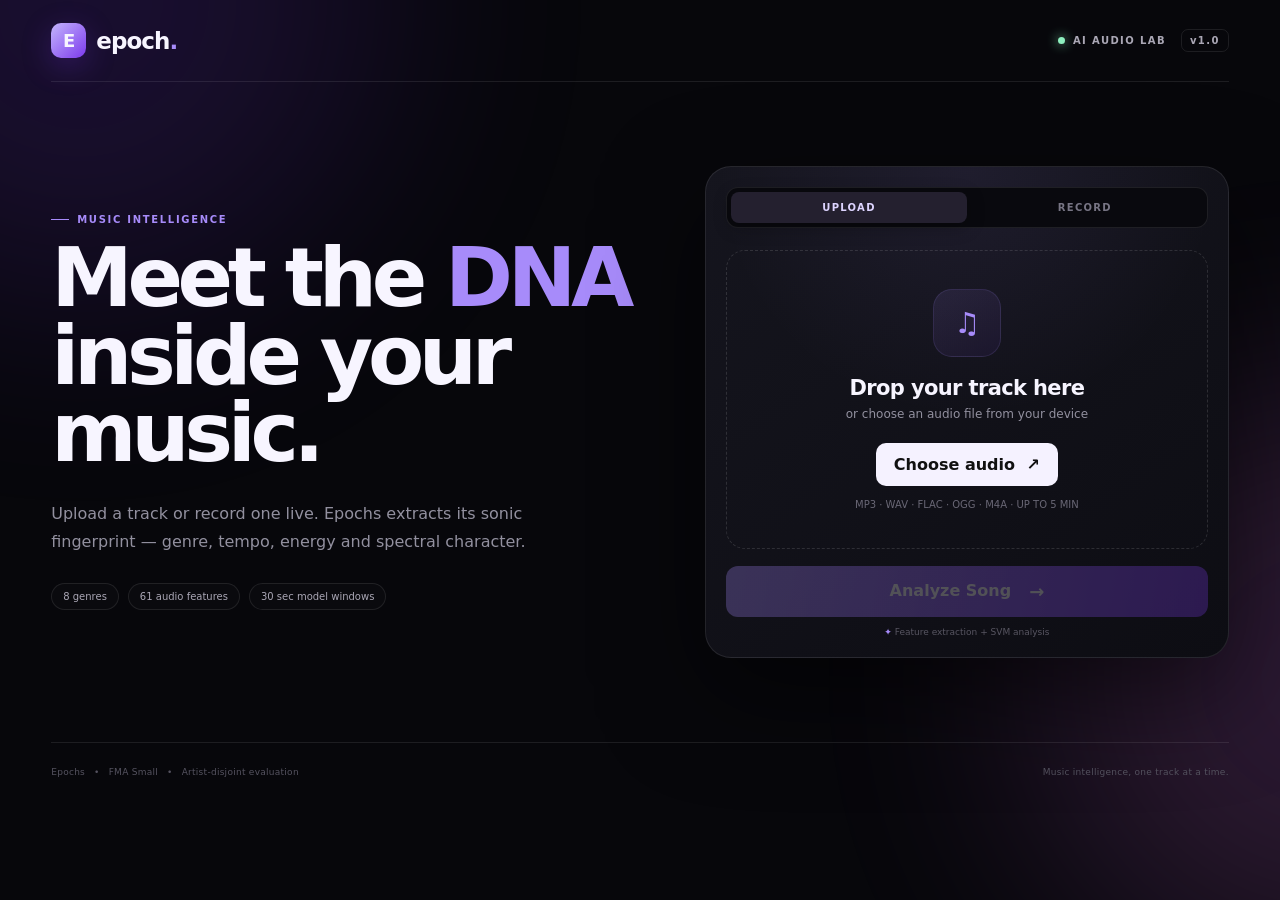
==== frontend/index.html @ d926f5d1 "Initial commit-already at RAG stage though" ====
<!DOCTYPE html>
<html lang="en">
<head>
  <meta charset="UTF-8">
  <meta name="viewport" content="width=device-width, initial-scale=1.0">
  <title>Epochs — Song DNA Analyzer</title>
  <link rel="stylesheet" href="style.css">
  <link rel="stylesheet" href="rag/rag.css">
</head>
<body>
  <div class="ambient ambient-a"></div>
  <div class="ambient ambient-b"></div>

  <header class="topbar shell">
    <a class="brand" href="#">
      <span class="brand-icon">E</span>
      <span>epoch<span class="brand-dot">.</span></span>
    </a>
    <div class="topbar-right">
      <span class="status-dot"></span>
      <span>AI AUDIO LAB</span>
      <span class="version">v1.0</span>
    </div>
  </header>

  <main class="shell">
    <section class="hero">
      <div class="hero-copy">
        <div class="eyebrow"><span></span> MUSIC INTELLIGENCE</div>
        <h1>Meet the <em>DNA</em><br>inside your music.</h1>
        <p>Upload a track or record one live. Epochs extracts its sonic fingerprint — genre, tempo, energy and spectral character.</p>
        <div class="hero-pills">
          <span>8 genres</span>
          <span>61 audio features</span>
          <span>30 sec model windows</span>
        </div>
      </div>

      <div class="analyzer-card" id="analyzerCard">
        <div class="mode-switch">
          <button class="mode active" data-mode="upload">UPLOAD</button>
          <button class="mode" data-mode="record">RECORD</button>
        </div>

        <div class="mode-panel upload-panel" id="uploadPanel">
          <div class="drop-zone" id="dropZone">
            <div class="drop-orb">♫</div>
            <h2>Drop your track here</h2>
            <p>or choose an audio file from your device</p>
            <input id="audioInput" type="file" accept=".mp3,.wav,.flac,.ogg,.m4a,audio/*" hidden>
            <button class="primary-btn" id="chooseButton">Choose audio <span>↗</span></button>
            <div class="file-name" id="fileName">MP3 · WAV · FLAC · OGG · M4A · UP TO 5 MIN</div>
          </div>
        </div>

        <div class="mode-panel record-panel hidden" id="recordPanel">
          <div class="record-visual">
            <div class="record-ring" id="recordRing"><div class="mic">●</div></div>
            <div class="record-time" id="recordTime">00:00</div>
            <div class="record-limit">MAX 01:30</div>
          </div>
          <div class="live-bars" id="liveBars"></div>
          <button class="record-btn" id="recordButton"><span class="record-dot"></span> Start recording</button>
          <p class="record-hint">Allow microphone access when prompted.</p>
        </div>

        <div class="selected-track hidden" id="selectedTrack">
          <div class="track-symbol">♪</div>
          <div class="track-info">
            <strong id="selectedName">Track</strong>
            <span id="selectedMeta">Ready to analyze</span>
          </div>
          <button class="clear-btn" id="clearButton">×</button>
        </div>

        <button class="analyze-btn" id="analyzeButton" disabled>
          <span>Analyze Song</span><b>→</b>
        </button>
        <div class="analyze-note"><span>✦</span> Feature extraction + SVM analysis</div>
      </div>
    </section>

    <section class="loading hidden" id="loading">
      <div class="loading-core">
        <div class="loading-orbit"></div>
        <div class="loading-e">E</div>
      </div>
      <div class="loading-copy">
        <div class="eyebrow"><span></span> PROCESSING AUDIO</div>
        <h2>Decoding your song<span class="dots">...</span></h2>
        <p>Extracting its sonic fingerprint and building your Song DNA.</p>
      </div>
    </section>

    <section class="results hidden" id="results">
      <div class="results-head">
        <div>
          <div class="eyebrow"><span></span> ANALYSIS COMPLETE</div>
          <h2 id="resultFilename">Song DNA</h2>
        </div>
        <button class="ghost-btn" id="newAnalysisButton">＋ Analyze another</button>
      </div>

      <div class="dna-grid">
        <article class="dna-card dna-main">
          <div class="card-kicker">PRIMARY GENRE</div>
          <div class="genre-line">
            <h3 id="genre">—</h3>
            <span class="confidence" id="confidence">—%</span>
          </div>
          <div class="confidence-label">model confidence</div>
          <div class="genre-track"><div id="confidenceBar"></div></div>
        </article>

        <article class="dna-card metric-card info-card" id="tempoCard" data-info="tempo" tabindex="0" role="button" aria-label="Explain tempo">
          <div class="card-kicker">TEMPO <span class="info-icon" aria-hidden="true">i</span></div>
          <div class="big-number" id="bpm">—</div><span class="unit">BPM</span>
          <div class="metric-caption">estimated beat rate</div>
        </article>

        <article class="dna-card metric-card info-card" id="energyCard" data-info="energy" tabindex="0" role="button" aria-label="Explain audio energy">
          <div class="card-kicker">ENERGY <span class="info-icon" aria-hidden="true">i</span></div>
          <div class="big-number" id="energy">—</div>
          <div class="metric-caption">RMS energy</div>
        </article>

        <article class="dna-card metric-card info-card" id="durationCard" data-info="duration" tabindex="0" role="button" aria-label="Explain analyzed duration">
          <div class="card-kicker">DURATION <span class="info-icon" aria-hidden="true">i</span></div>
          <div class="big-number" id="duration">—</div><span class="unit">SEC</span>
          <div class="metric-caption">full analyzed audio</div>
          <div class="analysis-meta" id="segmentsAnalyzed">Single audio window analyzed</div>
        </article>
      </div>

      <div class="analysis-grid">
        <article class="panel probabilities-panel">
          <div class="panel-head">
            <div><div class="card-kicker">CLASSIFIER OUTPUT</div><h3>Genre DNA</h3></div>
            <span class="model-chip">SVM · RBF</span>
          </div>
          <div id="probabilities"></div>
        </article>

        <article class="panel waveform-panel">
          <div class="panel-head">
            <div><div class="card-kicker">TIME DOMAIN</div><h3>Waveform</h3></div>
            <span class="panel-tag" id="waveformDuration">— SEC</span>
          </div>
          <canvas id="waveformCanvas"></canvas>
        </article>
      </div>

      <article class="panel spectro-panel">
        <div class="panel-head">
          <div><div class="card-kicker">FREQUENCY DOMAIN</div><h3>Mel-Spectrogram</h3></div>
          <span class="panel-tag" id="spectrogramDuration">— SEC</span>
        </div>
        <div class="spectro-wrap"><img id="spectrogram" alt="Mel-spectrogram"></div>
      </article>

      <section class="rag-panel" id="askEpochsPanel">
        <div class="rag-panel-head">
          <div>
            <div class="rag-kicker">EPOCHS 1.5 · RETRIEVAL-AUGMENTED INTELLIGENCE</div>
            <h2>Ask Epochs</h2>
            <p>Ask about this analysis. Epochs retrieves project and music-domain knowledge before answering.</p>
          </div>
          <span class="rag-badge">RAG</span>
        </div>

        <div class="rag-questions">
          <button type="button" data-rag-question="Why did Epochs classify this song this way?">Why this genre?</button>
          <button type="button" data-rag-question="How should I interpret the BPM of this song?">Explain BPM</button>
          <button type="button" data-rag-question="How does this song's energy compare with the FMA reference dataset?">Explain energy</button>
          <button type="button" data-rag-question="What audio features contribute to the classifier?">Explain the features</button>
        </div>

        <div class="rag-input-row">
          <input id="ragQuestion" type="text" placeholder="Ask something about this Song DNA..." autocomplete="off">
          <button id="ragAskButton" type="button">Ask Epochs <span>→</span></button>
        </div>

        <div id="ragAnswer" class="rag-answer hidden" aria-live="polite"></div>
        <div id="ragSources" class="rag-sources hidden"></div>
      </section>

      <section class="future-banner">
        <div class="future-copy">
          <div class="eyebrow"><span></span> EPOCHS 2.0 · GENERATIVE AI</div>
          <h2>Understand music.<br><em>Then create it.</em></h2>
          <p>Turn Song DNA into a controllable creative blueprint — choose genre, tempo and energy, then generate original beats or backing tracks in the next phase.</p>
        </div>
        <div class="dna-orbit">
          <div class="orbit-ring r1"></div><div class="orbit-ring r2"></div><div class="orbit-core">DNA</div>
          <span class="orbit-tag t1">GENRE</span><span class="orbit-tag t2">BPM</span><span class="orbit-tag t3">ENERGY</span>
        </div>
      </section>
    </section>

    <footer>
      <span>Epochs</span><span>•</span><span>FMA Small</span><span>•</span><span>Artist-disjoint evaluation</span>
      <span class="footer-right">Music intelligence, one track at a time.</span>
    </footer>
  </main>

  <div class="metric-modal" id="metricModal" aria-hidden="true">
    <div class="metric-modal-backdrop" id="metricModalBackdrop"></div>
    <div class="metric-modal-box" role="dialog" aria-modal="true" aria-labelledby="metricModalTitle" aria-describedby="metricModalMeaning" tabindex="-1">
      <button class="metric-modal-close" id="metricModalClose" aria-label="Close explanation">×</button>
      <div class="metric-modal-icon" id="metricModalIcon" aria-hidden="true">♪</div>
      <div class="metric-modal-kicker">UNDERSTANDING YOUR SONG</div>
      <h2 id="metricModalTitle">Tempo</h2>
      <div class="metric-modal-result">
        <span id="metricModalValue">—</span>
        <span id="metricModalUnit"></span>
      </div>
      <div class="metric-modal-section">
        <h3>What is it?</h3>
        <p id="metricModalWhat"></p>
      </div>
      <div class="metric-modal-section">
        <h3>What does yours mean?</h3>
        <p id="metricModalMeaning"></p>
      </div>
      <div class="metric-modal-note" id="metricModalNote"></div>
    </div>
  </div>

  <div class="toast hidden" id="toast"></div>
  <script src="script.js"></script>
  <script src="rag/rag-ui.js"></script>
</body>
</html>
---- frontend/style.css ----
*{box-sizing:border-box;margin:0;padding:0}
:root{--bg:#07070b;--surface:#101017;--surface2:#15151e;--line:rgba(255,255,255,.09);--text:#f7f5ff;--muted:#92909f;--violet:#a78bfa;--violet2:#7c3aed;--pink:#e879f9;--green:#8ef0bf}
html{scroll-behavior:smooth}
body{font-family:Inter,ui-sans-serif,system-ui,-apple-system,BlinkMacSystemFont,"Segoe UI",sans-serif;background:var(--bg);color:var(--text);min-height:100vh;overflow-x:hidden}
button{font:inherit}
button:focus-visible{outline:2px solid var(--violet);outline-offset:3px}
.ambient{position:fixed;width:600px;height:600px;border-radius:50%;filter:blur(120px);pointer-events:none;opacity:.16;z-index:-1}
.ambient-a{background:#7c3aed;top:-300px;left:-220px}.ambient-b{background:#e879f9;right:-350px;top:380px}
.shell{width:min(1180px,92vw);margin:auto}
.topbar{height:82px;display:flex;align-items:center;justify-content:space-between;border-bottom:1px solid var(--line)}
.brand{display:flex;align-items:center;gap:10px;color:var(--text);text-decoration:none;font-size:23px;font-weight:800;letter-spacing:-.04em}.brand-icon{width:35px;height:35px;border-radius:10px;display:grid;place-items:center;background:linear-gradient(135deg,#c4b5fd,#7c3aed);font-size:18px;box-shadow:0 8px 30px #7c3aed44}.brand-dot{color:var(--violet)}
.topbar-right{display:flex;align-items:center;gap:8px;color:#aaa7b5;font-size:10px;letter-spacing:.14em;font-weight:700}.status-dot{width:7px;height:7px;background:#8ef0bf;border-radius:50%;box-shadow:0 0 12px #8ef0bf}.version{border:1px solid var(--line);padding:5px 8px;border-radius:7px;margin-left:7px}
.hero{min-height:660px;display:grid;grid-template-columns:1.05fr .95fr;gap:75px;align-items:center;padding:55px 0}.eyebrow{display:flex;align-items:center;gap:8px;color:var(--violet);font-size:10px;letter-spacing:.17em;font-weight:850;margin-bottom:14px}.eyebrow span{width:18px;height:1px;background:var(--violet);display:inline-block}
.hero h1{font-size:clamp(52px,6.4vw,82px);line-height:.95;letter-spacing:-.065em;max-width:650px}.hero h1 em,.future-copy em{font-style:normal;color:var(--violet)}
.hero-copy>p:not(.eyebrow){margin-top:28px;color:var(--muted);font-size:16px;line-height:1.75;max-width:550px}.hero-pills{display:flex;gap:9px;margin-top:27px;flex-wrap:wrap}.hero-pills span{border:1px solid var(--line);background:#ffffff04;color:#aaa7b5;border-radius:100px;padding:7px 11px;font-size:10px}
.analyzer-card{background:linear-gradient(145deg,#15151e,#0d0d13);border:1px solid var(--line);border-radius:26px;padding:20px;box-shadow:0 35px 100px #0008;position:relative;overflow:hidden}.analyzer-card:before{content:"";position:absolute;inset:-1px;background:radial-gradient(circle at 50% 0,#a78bfa15,transparent 45%);pointer-events:none}
.mode-switch{display:grid;grid-template-columns:1fr 1fr;background:#09090e;border:1px solid var(--line);padding:4px;border-radius:12px;position:relative;z-index:1}.mode{border:0;background:transparent;color:#777584;padding:10px;border-radius:8px;font-size:10px;font-weight:800;letter-spacing:.13em;cursor:pointer}.mode.active{background:#24202f;color:#ddd4ff;box-shadow:0 4px 18px #0004}
.mode-panel{padding:22px 0 5px}.drop-zone{border:1px dashed #ffffff20;border-radius:19px;padding:38px 22px;text-align:center;transition:.2s}.drop-zone.dragover{border-color:var(--violet);background:#a78bfa08}.drop-orb{width:68px;height:68px;margin:0 auto 19px;border-radius:19px;display:grid;place-items:center;background:linear-gradient(145deg,#a78bfa1c,#7c3aed12);color:var(--violet);font-size:29px;border:1px solid #a78bfa22}.drop-zone h2{font-size:21px;letter-spacing:-.03em}.drop-zone p{color:var(--muted);font-size:12px;margin-top:7px}.primary-btn{border:0;margin-top:22px;background:#f5f2ff;color:#111;padding:12px 18px;border-radius:10px;font-weight:800;cursor:pointer}.primary-btn span{margin-left:6px}.file-name{color:#696775;font-size:10px;margin-top:13px;white-space:nowrap;overflow:hidden;text-overflow:ellipsis}
.record-panel{text-align:center}.record-visual{padding:15px 0 9px}.record-ring{width:112px;height:112px;border-radius:50%;margin:auto;display:grid;place-items:center;border:1px solid #a78bfa30;background:#a78bfa08;position:relative}.record-ring:before{content:"";position:absolute;inset:8px;border:1px solid #a78bfa30;border-radius:50%}.record-ring.recording{animation:pulse 1.3s infinite;border-color:#f87171}.mic{width:48px;height:48px;border-radius:50%;background:#171521;display:grid;place-items:center;color:#a78bfa;font-size:17px}.recording .mic{color:#f87171}.record-time{font-variant-numeric:tabular-nums;font-size:27px;font-weight:750;margin-top:13px}.record-limit{font-size:9px;color:#676573;letter-spacing:.15em;margin-top:3px}.live-bars{height:44px;display:flex;align-items:center;justify-content:center;gap:3px;margin:5px 20px 12px}.live-bars i{display:block;width:3px;height:7px;border-radius:5px;background:#a78bfa55;transition:height .07s}.recording~*{}.record-btn{border:1px solid #ffffff13;background:#17151e;color:#eee;border-radius:11px;padding:12px 19px;cursor:pointer;font-weight:750}.record-btn.recording{background:#26171b;border-color:#f8717133;color:#fca5a5}.record-dot{display:inline-block;width:8px;height:8px;border-radius:50%;background:#f87171;margin-right:7px}.record-hint{font-size:10px;color:#64626e;margin-top:11px}
.selected-track{display:flex;align-items:center;gap:12px;border:1px solid #a78bfa22;background:#a78bfa07;border-radius:12px;padding:11px;margin-top:8px}.track-symbol{width:35px;height:35px;border-radius:9px;display:grid;place-items:center;background:#a78bfa15;color:var(--violet)}.track-info{min-width:0;flex:1}.track-info strong{display:block;font-size:12px;white-space:nowrap;overflow:hidden;text-overflow:ellipsis}.track-info span{display:block;color:#777583;font-size:9px;margin-top:2px}.clear-btn{border:0;background:none;color:#777583;font-size:20px;cursor:pointer}
.analyze-btn{width:100%;border:0;margin-top:12px;padding:15px;border-radius:12px;background:linear-gradient(100deg,#a78bfa,#7c3aed);color:white;font-weight:850;cursor:pointer;box-shadow:0 12px 35px #7c3aed33;display:flex;justify-content:center;gap:18px;transition:.2s}.analyze-btn:hover:not(:disabled){transform:translateY(-2px);box-shadow:0 17px 42px #7c3aed4d}.analyze-btn:disabled{opacity:.28;cursor:not-allowed;box-shadow:none}.analyze-btn b{font-size:18px}.analyze-note{text-align:center;color:#575561;font-size:9px;margin-top:10px}.analyze-note span{color:var(--violet)}
.loading{min-height:500px;display:flex;align-items:center;justify-content:center;gap:45px}.loading-core{width:120px;height:120px;position:relative;display:grid;place-items:center}.loading-orbit{position:absolute;inset:3px;border:1px solid #a78bfa35;border-top-color:var(--violet);border-radius:50%;animation:spin 1.1s linear infinite}.loading-e{width:62px;height:62px;border-radius:18px;display:grid;place-items:center;background:linear-gradient(135deg,#a78bfa,#7c3aed);font-size:26px;font-weight:900}.loading-copy h2{font-size:31px;letter-spacing:-.04em}.loading-copy p{color:var(--muted);margin-top:8px}.dots{color:var(--violet)}
.results{padding:45px 0 65px}.results-head{display:flex;justify-content:space-between;align-items:end;margin-bottom:25px}.results-head h2{font-size:34px;letter-spacing:-.04em;max-width:700px;overflow:hidden;text-overflow:ellipsis;white-space:nowrap}.ghost-btn{border:1px solid var(--line);background:#ffffff04;color:#bbb8c6;border-radius:10px;padding:10px 14px;cursor:pointer;font-size:11px}.ghost-btn:hover{border-color:#a78bfa55;color:#ddd4ff}
.dna-grid{display:grid;grid-template-columns:2fr 1fr 1fr 1fr;gap:12px}.dna-card{min-height:148px;background:linear-gradient(145deg,#12121a,#0d0d13);border:1px solid var(--line);border-radius:18px;padding:22px}.dna-main{background:radial-gradient(circle at 90% 10%,#a78bfa16,transparent 48%),#111019}.card-kicker{color:#777482;font-size:9px;letter-spacing:.15em;font-weight:850}.genre-line{display:flex;align-items:baseline;gap:10px;margin-top:19px}.genre-line h3{font-size:30px;letter-spacing:-.045em}.confidence{color:var(--violet);font-size:12px;font-weight:750}.confidence-label{color:#666470;font-size:9px;margin-top:2px}.genre-track{height:4px;background:#25232e;border-radius:10px;margin-top:17px;overflow:hidden}.genre-track div{height:100%;background:linear-gradient(90deg,#7c3aed,#d8b4fe);border-radius:inherit}.metric-card .big-number{display:inline-block;margin-top:28px;font-size:34px;font-weight:800;letter-spacing:-.04em}.unit{font-size:10px;color:#777482;margin-left:5px}.metric-caption{font-size:9px;color:#5f5d69;margin-top:3px}
.analysis-grid{display:grid;grid-template-columns:.85fr 1.15fr;gap:12px;margin-top:12px}.panel{background:#101017;border:1px solid var(--line);border-radius:18px;padding:23px}.panel-head{display:flex;justify-content:space-between;align-items:start;margin-bottom:22px}.panel-head h3{font-size:19px;letter-spacing:-.025em;margin-top:4px}.model-chip,.panel-tag{font-size:8px;color:#777482;border:1px solid var(--line);border-radius:100px;padding:5px 8px;letter-spacing:.1em}.probability-row{margin-bottom:14px}.probability-head{display:flex;justify-content:space-between;font-size:11px;margin-bottom:6px}.probability-head span:last-child{color:#777482}.progress{height:5px;background:#24232d;border-radius:8px;overflow:hidden}.progress-fill{height:100%;border-radius:inherit;background:linear-gradient(90deg,#7c3aed,#a78bfa);transform-origin:left;animation:grow .7s ease both}
.analysis-meta{margin-top:8px;color:#85828f;font-size:9px;line-height:1.4}
.waveform-panel{min-height:290px}.waveform-panel canvas{width:100%;height:205px;display:block}
.spectro-panel{margin-top:12px}.spectro-wrap{background:#08080d;border-radius:11px;overflow:hidden;border:1px solid #ffffff06}.spectro-wrap img{display:block;width:100%;min-height:260px;object-fit:cover}
.future-banner{margin-top:12px;border:1px solid #a78bfa20;border-radius:20px;padding:30px 34px;background:radial-gradient(circle at 78% 50%,#7c3aed14,transparent 27%),linear-gradient(110deg,#13111b,#0d0d13);display:flex;align-items:center;justify-content:space-between;overflow:hidden}.future-copy h2{font-size:30px;line-height:1.05;letter-spacing:-.04em}.future-copy p{color:#85828f;max-width:610px;line-height:1.6;font-size:12px;margin-top:12px}.dna-orbit{width:170px;height:150px;position:relative;flex:0 0 auto}.orbit-ring{position:absolute;border:1px solid #a78bfa25;border-radius:50%;left:50%;top:50%;transform:translate(-50%,-50%) rotate(-18deg)}.r1{width:140px;height:58px}.r2{width:105px;height:105px}.orbit-core{position:absolute;left:50%;top:50%;transform:translate(-50%,-50%);width:52px;height:52px;border-radius:50%;background:#a78bfa15;border:1px solid #a78bfa40;display:grid;place-items:center;color:#d7c9ff;font-size:10px;font-weight:850}.orbit-tag{position:absolute;font-size:7px;letter-spacing:.1em;color:#8c8898}.t1{top:17px;left:7px}.t2{right:1px;top:70px}.t3{bottom:11px;left:33px}
footer{border-top:1px solid var(--line);padding:24px 0 38px;color:#555360;font-size:9px;display:flex;gap:9px;letter-spacing:.03em}.footer-right{margin-left:auto}
.toast{position:fixed;right:22px;bottom:22px;background:#1b1722;border:1px solid #a78bfa44;color:#eee;padding:12px 15px;border-radius:10px;font-size:11px;box-shadow:0 15px 40px #0009;z-index:10}.hidden{display:none!important}
@keyframes spin{to{transform:rotate(360deg)}}@keyframes pulse{0%,100%{box-shadow:0 0 0 0 #f8717122}50%{box-shadow:0 0 0 16px #f8717100}}@keyframes grow{from{transform:scaleX(0)}to{transform:scaleX(1)}}
@media(max-width:900px){.hero{grid-template-columns:1fr;gap:30px}.dna-grid{grid-template-columns:1fr 1fr}.dna-main{grid-column:span 2}.analysis-grid{grid-template-columns:1fr}.future-banner{gap:20px}.hero{padding-top:40px}}
@media(max-width:560px){.topbar-right{display:none}.hero h1{font-size:51px}.dna-grid{grid-template-columns:1fr}.dna-main{grid-column:auto}.results-head{align-items:start;gap:15px;flex-direction:column}.future-banner{padding:24px}.dna-orbit{display:none}.footer-right{display:none}}

/* Clickable metric cards */
.info-card{position:relative;cursor:pointer;transition:transform .2s ease,border-color .2s ease,background .2s ease}
.info-card:hover{transform:translateY(-3px);border-color:#a78bfa66}
.info-card:focus-visible{outline:2px solid var(--violet);outline-offset:3px}
.info-icon{display:inline-grid;place-items:center;width:16px;height:16px;margin-left:4px;border:1px solid #aaa1b855;border-radius:50%;color:#aaa1b8;font-size:10px;font-weight:700;letter-spacing:0;vertical-align:middle;transition:color .2s ease,border-color .2s ease}
.info-card:hover .info-icon{color:#c4b5fd;border-color:#c4b5fd}

/* Metric explanation modal */
.metric-modal{position:fixed;inset:0;z-index:1000;display:grid;place-items:center;padding:20px;opacity:0;visibility:hidden;pointer-events:none;transition:opacity .2s ease,visibility .2s ease}
.metric-modal.active{opacity:1;visibility:visible;pointer-events:auto}
.metric-modal-backdrop{position:absolute;inset:0;background:#05040acc;backdrop-filter:blur(8px)}
.metric-modal-box{position:relative;width:min(500px,100%);max-height:calc(100vh - 40px);overflow-y:auto;padding:30px;border:1px solid #a78bfa44;border-radius:18px;background:radial-gradient(circle at 50% 0,#a78bfa18,transparent 44%),#111019;box-shadow:0 25px 70px #0009;transform:translateY(14px);transition:transform .2s ease}
.metric-modal.active .metric-modal-box{transform:translateY(0)}
.metric-modal-close{position:absolute;top:15px;right:15px;width:34px;height:34px;border:1px solid var(--line);border-radius:50%;background:#ffffff08;color:#c4c0cc;font-size:22px;line-height:1;cursor:pointer}
.metric-modal-close:hover{background:#ffffff14;color:var(--text)}
.metric-modal-icon{display:grid;place-items:center;width:42px;height:42px;margin-bottom:16px;border:1px solid #a78bfa44;border-radius:12px;background:#a78bfa12;color:#c4b5fd;font-size:20px}
.metric-modal-kicker{margin-bottom:7px;color:#92909f;font-size:9px;font-weight:800;letter-spacing:.15em}
.metric-modal-box h2{margin:0 0 17px;color:var(--text);font-size:27px;line-height:1.15}
.metric-modal-result{display:flex;align-items:baseline;gap:8px;margin-bottom:24px;color:#c4b5fd;font-size:36px;font-weight:800;font-variant-numeric:tabular-nums}
.metric-modal-result span:last-child{color:#92909f;font-size:12px;font-weight:600}
.metric-modal-section{margin-top:18px}
.metric-modal-section h3{margin:0 0 7px;color:#e8e5ef;font-size:13px}
.metric-modal-section p{margin:0;color:#aaa7b5;font-size:13px;line-height:1.7}
.metric-modal-note{margin-top:20px;padding:12px 14px;border-left:2px solid #a78bfa99;background:#a78bfa0d;color:#92909f;font-size:11px;line-height:1.6}
@media(max-width:560px){.metric-modal{padding:14px}.metric-modal-box{padding:25px 20px}.metric-modal-box h2{font-size:24px}.metric-modal-result{font-size:31px}}
---- frontend/rag/rag.css ----
.rag-panel {
  margin-top: 24px;
  padding: 28px;
  border: 1px solid rgba(196,181,253,.22);
  border-radius: 24px;
  background:
    radial-gradient(circle at 85% 10%, rgba(124,58,237,.14), transparent 35%),
    rgba(10,7,18,.72);
  box-shadow: 0 24px 80px rgba(0,0,0,.22);
}

.rag-panel-head {
  display:flex;
  align-items:flex-start;
  justify-content:space-between;
  gap:20px;
}

.rag-kicker {
  font-size:11px;
  letter-spacing:.14em;
  color:#c4b5fd;
  font-weight:700;
}

.rag-panel h2 {
  margin:7px 0 5px;
  font-size:28px;
}

.rag-panel-head p {
  margin:0;
  color:#a9a1b8;
  max-width:680px;
  line-height:1.6;
}

.rag-badge {
  padding:7px 11px;
  border-radius:999px;
  border:1px solid rgba(196,181,253,.3);
  color:#ddd6fe;
  font-size:11px;
  letter-spacing:.12em;
  font-weight:800;
}

.rag-questions {
  display:flex;
  flex-wrap:wrap;
  gap:8px;
  margin:22px 0 14px;
}

.rag-questions button {
  border:1px solid rgba(255,255,255,.1);
  background:rgba(255,255,255,.035);
  color:#d8d1e2;
  border-radius:999px;
  padding:9px 13px;
  cursor:pointer;
}

.rag-questions button:hover {
  border-color:rgba(196,181,253,.45);
  background:rgba(124,58,237,.12);
}

.rag-input-row {
  display:flex;
  gap:10px;
}

#ragQuestion {
  flex:1;
  min-width:0;
  border:1px solid rgba(255,255,255,.12);
  background:#09070d;
  color:#fff;
  border-radius:14px;
  padding:14px 16px;
  outline:none;
}

#ragQuestion:focus {
  border-color:#a78bfa;
}

#ragAskButton {
  border:0;
  border-radius:14px;
  padding:0 18px;
  background:#7c3aed;
  color:#fff;
  font-weight:800;
  cursor:pointer;
}

#ragAskButton:disabled {
  opacity:.55;
  cursor:wait;
}

.rag-answer {
  margin-top:18px;
  padding:20px;
  border-radius:16px;
  background:rgba(255,255,255,.035);
  border:1px solid rgba(255,255,255,.08);
  color:#eeeaf4;
  line-height:1.7;
  white-space:pre-wrap;
}

.rag-sources {
  margin-top:12px;
  color:#a9a1b8;
  font-size:12px;
}

.rag-sources strong {
  color:#d8d1e2;
}

.rag-sources span {
  display:inline-block;
  margin:6px 5px 0 0;
  padding:5px 8px;
  border-radius:8px;
  background:rgba(255,255,255,.05);
}

.hidden { display:none !important; }

@media (max-width:700px) {
  .rag-panel { padding:20px; }
  .rag-input-row { flex-direction:column; }
  #ragAskButton { min-height:48px; }
}
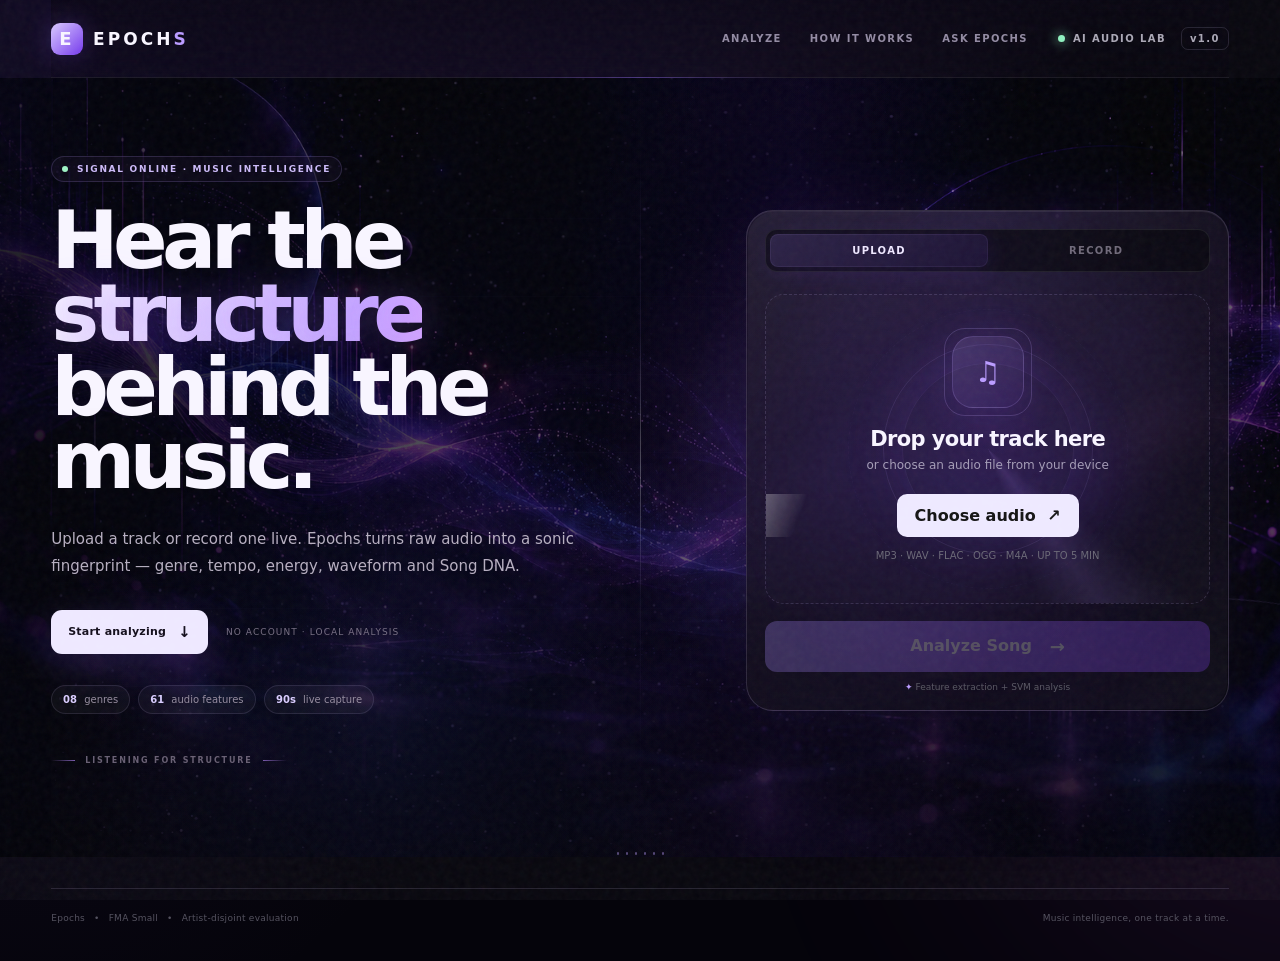
==== commit 51302496: "css animation" ====
--- a/frontend/index.html
+++ b/frontend/index.html
@@ -8,14 +8,24 @@
   <link rel="stylesheet" href="rag/rag.css">
 </head>
 <body>
+  <div class="noise-layer" aria-hidden="true"></div>
+  <div class="cursor-glow" aria-hidden="true"></div>
+  <div class="particle-field" id="particleField" aria-hidden="true"></div>
   <div class="ambient ambient-a"></div>
   <div class="ambient ambient-b"></div>
 
   <header class="topbar shell">
-    <a class="brand" href="#">
+    <a class="brand" href="#" aria-label="Epochs home">
       <span class="brand-icon">E</span>
-      <span>epoch<span class="brand-dot">.</span></span>
+      <span>EPOCH<span class="brand-dot">S</span></span>
     </a>
+
+    <nav class="topnav" aria-label="Primary navigation">
+      <a href="#analyzerCard">Analyze</a>
+      <a href="#howEpochsWorks" class="future-nav-link">How it works</a>
+      <a href="#askEpochsPanel" class="future-nav-link">Ask Epochs</a>
+    </nav>
+
     <div class="topbar-right">
       <span class="status-dot"></span>
       <span>AI AUDIO LAB</span>
@@ -24,19 +34,35 @@
   </header>
 
   <main class="shell">
-    <section class="hero">
+    <section class="hero" id="hero">
+      <div class="hero-backdrop" aria-hidden="true"></div>
+      <canvas class="grain-wave-canvas" id="grainWaveCanvas" aria-hidden="true"></canvas>
+      <div class="hero-grid-glow" aria-hidden="true"></div>
+      <div class="hero-scanline" aria-hidden="true"></div>
+      <div class="hero-signal-wave wave-one" aria-hidden="true"></div>
+      <div class="hero-signal-wave wave-two" aria-hidden="true"></div>
+
       <div class="hero-copy">
-        <div class="eyebrow"><span></span> MUSIC INTELLIGENCE</div>
-        <h1>Meet the <em>DNA</em><br>inside your music.</h1>
-        <p>Upload a track or record one live. Epochs extracts its sonic fingerprint — genre, tempo, energy and spectral character.</p>
+        <div class="hero-status"><span class="status-pulse"></span> SIGNAL ONLINE · MUSIC INTELLIGENCE</div>
+        <h1>Hear the <em>structure</em><br>behind the music.</h1>
+        <p>Upload a track or record one live. Epochs turns raw audio into a sonic fingerprint — genre, tempo, energy, waveform and Song DNA.</p>
+
+        <div class="hero-actions">
+          <a class="hero-jump" href="#analyzerCard">Start analyzing <span>↓</span></a>
+          <span class="hero-note">No account · Local analysis</span>
+        </div>
+
         <div class="hero-pills">
-          <span>8 genres</span>
-          <span>61 audio features</span>
-          <span>30 sec model windows</span>
-        </div>
+          <span><b>08</b> genres</span>
+          <span><b>61</b> audio features</span>
+          <span><b>90s</b> live capture</span>
+        </div>
+
+        <div class="hero-signal-label"><i></i><span>LISTENING FOR STRUCTURE</span><i></i></div>
       </div>
 
       <div class="analyzer-card" id="analyzerCard">
+        <div class="portal-aura" aria-hidden="true"></div>
         <div class="mode-switch">
           <button class="mode active" data-mode="upload">UPLOAD</button>
           <button class="mode" data-mode="record">RECORD</button>
@@ -44,6 +70,8 @@
 
         <div class="mode-panel upload-panel" id="uploadPanel">
           <div class="drop-zone" id="dropZone">
+            <div class="portal-ring portal-ring-a" aria-hidden="true"></div>
+            <div class="portal-ring portal-ring-b" aria-hidden="true"></div>
             <div class="drop-orb">♫</div>
             <h2>Drop your track here</h2>
             <p>or choose an audio file from your device</p>
@@ -80,6 +108,10 @@
       </div>
     </section>
 
+    <div class="section-transition" aria-hidden="true">
+      <span></span><span></span><span></span><span></span><span></span><span></span>
+    </div>
+
     <section class="loading hidden" id="loading">
       <div class="loading-core">
         <div class="loading-orbit"></div>
@@ -103,13 +135,22 @@
 
       <div class="dna-grid">
         <article class="dna-card dna-main">
-          <div class="card-kicker">PRIMARY GENRE</div>
-          <div class="genre-line">
-            <h3 id="genre">—</h3>
-            <span class="confidence" id="confidence">—%</span>
-          </div>
-          <div class="confidence-label">model confidence</div>
-          <div class="genre-track"><div id="confidenceBar"></div></div>
+          <div class="dna-art-wrap" id="dnaArtWrap">
+            <img id="genreArtwork" alt="Genre artwork" loading="eager">
+            <div class="dna-art-vignette"></div>
+            <div class="dna-art-scan"></div>
+            <div class="dna-art-meta"><span id="genreArtLabel">SONG DNA</span><span>01 / 03</span></div>
+          </div>
+          <div class="dna-main-copy">
+            <div class="card-kicker">PRIMARY GENRE</div>
+            <div class="genre-line">
+              <h3 id="genre">—</h3>
+              <span class="confidence" id="confidence">—%</span>
+            </div>
+            <div class="confidence-label">model confidence</div>
+            <div class="genre-track"><div id="confidenceBar"></div></div>
+            <div class="dna-status"><span></span> SONG DNA LOCKED</div>
+          </div>
         </article>
 
         <article class="dna-card metric-card info-card" id="tempoCard" data-info="tempo" tabindex="0" role="button" aria-label="Explain tempo">
@@ -184,15 +225,24 @@
         <div id="ragSources" class="rag-sources hidden"></div>
       </section>
 
-      <section class="future-banner">
-        <div class="future-copy">
-          <div class="eyebrow"><span></span> EPOCHS 2.0 · GENERATIVE AI</div>
-          <h2>Understand music.<br><em>Then create it.</em></h2>
-          <p>Turn Song DNA into a controllable creative blueprint — choose genre, tempo and energy, then generate original beats or backing tracks in the next phase.</p>
-        </div>
-        <div class="dna-orbit">
-          <div class="orbit-ring r1"></div><div class="orbit-ring r2"></div><div class="orbit-core">DNA</div>
-          <span class="orbit-tag t1">GENRE</span><span class="orbit-tag t2">BPM</span><span class="orbit-tag t3">ENERGY</span>
+      <section class="thinking-section" id="howEpochsWorks">
+        <div class="thinking-heading">
+          <div class="eyebrow"><span></span> HOW EPOCHS THINKS</div>
+          <h2>From raw audio<br><em>to meaningful insight.</em></h2>
+          <p>The interface is animated, but the path underneath is real: audio is processed into 61 handcrafted features, passed through the trained RBF-SVM, assembled into Song DNA, then made explainable through local RAG.</p>
+        </div>
+        <div class="pipeline" aria-label="Epochs analysis pipeline">
+          <article class="pipeline-node"><span>01</span><b>Audio input</b><small>Upload or record</small></article>
+          <i class="pipeline-link">→</i>
+          <article class="pipeline-node"><span>02</span><b>Signal processing</b><small>Clean & analyze</small></article>
+          <i class="pipeline-link">→</i>
+          <article class="pipeline-node"><span>03</span><b>61 features</b><small>MFCC · Chroma · Tempo</small></article>
+          <i class="pipeline-link">→</i>
+          <article class="pipeline-node"><span>04</span><b>RBF-SVM</b><small>Genre probabilities</small></article>
+          <i class="pipeline-link">→</i>
+          <article class="pipeline-node"><span>05</span><b>Song DNA</b><small>Genre · BPM · Energy</small></article>
+          <i class="pipeline-link">→</i>
+          <article class="pipeline-node"><span>06</span><b>Ask Epochs</b><small>Grounded RAG</small></article>
         </div>
       </section>
     </section>
--- a/frontend/style.css
+++ b/frontend/style.css
@@ -58,3 +58,786 @@
 .metric-modal-section p{margin:0;color:#aaa7b5;font-size:13px;line-height:1.7}
 .metric-modal-note{margin-top:20px;padding:12px 14px;border-left:2px solid #a78bfa99;background:#a78bfa0d;color:#92909f;font-size:11px;line-height:1.6}
 @media(max-width:560px){.metric-modal{padding:14px}.metric-modal-box{padding:25px 20px}.metric-modal-box h2{font-size:24px}.metric-modal-result{font-size:31px}}
+
+
+/* ============================================================
+   EPOCHS VISUAL OVERHAUL · V1
+   Step 1: cinematic hero + global motion language
+   Existing functional styles above remain intentionally intact.
+   ============================================================ */
+
+:root{
+  --bg:#05040b;
+  --surface:#0d0a16;
+  --surface2:#141020;
+  --line:rgba(220,205,255,.14);
+  --text:#f8f5ff;
+  --muted:#a39bb5;
+  --violet:#b99aff;
+  --violet2:#7b3ff2;
+  --pink:#ed7bff;
+  --blue:#7db7ff;
+  --green:#8ef0bf;
+  --hero-image:url("assets/hero-soundwaves.png");
+  --ease-out:cubic-bezier(.16,1,.3,1);
+}
+
+body{
+  background:
+    radial-gradient(circle at 50% -10%,rgba(116,56,220,.16),transparent 38%),
+    radial-gradient(circle at 0% 60%,rgba(77,45,150,.09),transparent 35%),
+    #05040b;
+}
+
+body::before{
+  content:"";
+  position:fixed;
+  inset:0;
+  pointer-events:none;
+  z-index:20;
+  opacity:.035;
+  background-image:url("data:image/svg+xml,%3Csvg viewBox='0 0 180 180' xmlns='http://www.w3.org/2000/svg'%3E%3Cfilter id='n'%3E%3CfeTurbulence type='fractalNoise' baseFrequency='.9' numOctaves='4' stitchTiles='stitch'/%3E%3C/filter%3E%3Crect width='100%25' height='100%25' filter='url(%23n)' opacity='.55'/%3E%3C/svg%3E");
+  mix-blend-mode:screen;
+}
+
+.ambient{
+  opacity:.11;
+  filter:blur(150px);
+  animation:ambientDrift 16s ease-in-out infinite alternate;
+}
+.ambient-a{background:#6e35ff}
+.ambient-b{background:#e05dff;animation-delay:-7s}
+
+.topbar{
+  height:78px;
+  position:relative;
+  z-index:30;
+  border-bottom:1px solid rgba(255,255,255,.07);
+  backdrop-filter:blur(12px);
+}
+.brand{
+  font-size:17px;
+  letter-spacing:.18em;
+}
+.brand-icon{
+  width:32px;height:32px;border-radius:9px;
+  background:linear-gradient(135deg,#d8c8ff,#7438ec);
+  box-shadow:0 0 28px rgba(140,83,255,.28);
+}
+.topnav{
+  display:flex;
+  align-items:center;
+  gap:28px;
+  margin-left:auto;
+  margin-right:30px;
+}
+.topnav a{
+  color:#928aa2;
+  text-decoration:none;
+  font-size:10px;
+  letter-spacing:.14em;
+  text-transform:uppercase;
+  font-weight:750;
+  transition:color .25s ease;
+}
+.topnav a:hover{color:#eee8ff}
+
+.hero{
+  min-height:760px;
+  width:100%;
+  position:relative;
+  display:grid;
+  grid-template-columns:minmax(0,1.08fr) minmax(390px,.82fr);
+  gap:60px;
+  align-items:center;
+  padding:78px 0 92px;
+  isolation:isolate;
+}
+.hero-backdrop{
+  position:absolute;
+  z-index:-3;
+  left:50%;
+  top:0;
+  width:100vw;
+  height:100%;
+  transform:translateX(-50%);
+  background-image:
+    linear-gradient(90deg,rgba(5,4,11,.96) 0%,rgba(5,4,11,.78) 31%,rgba(5,4,11,.35) 65%,rgba(5,4,11,.72) 100%),
+    linear-gradient(180deg,rgba(5,4,11,.32),rgba(5,4,11,.94) 96%),
+    var(--hero-image);
+  background-size:cover;
+  background-position:center center;
+  filter:saturate(.92);
+  animation:heroBreath 13s ease-in-out infinite alternate;
+}
+.hero-backdrop::after{
+  content:"";
+  position:absolute;
+  inset:0;
+  background:
+    radial-gradient(circle at 65% 45%,rgba(169,110,255,.10),transparent 25%),
+    linear-gradient(90deg,transparent 45%,rgba(113,63,226,.08),transparent 80%);
+}
+.hero-grid-glow{
+  position:absolute;
+  z-index:-2;
+  inset:8% 0 0;
+  pointer-events:none;
+  opacity:.32;
+  background:
+    linear-gradient(90deg,transparent 49.9%,rgba(193,162,255,.08) 50%,transparent 50.1%),
+    linear-gradient(rgba(193,162,255,.045) 1px,transparent 1px);
+  background-size:100% 100%,100% 78px;
+  mask-image:linear-gradient(to bottom,transparent,black 18%,black 70%,transparent);
+  animation:gridFloat 14s linear infinite;
+}
+
+.hero-copy{
+  position:relative;
+  z-index:2;
+  animation:heroCopyIn 1s var(--ease-out) both;
+}
+.hero-status{
+  display:flex;
+  align-items:center;
+  gap:9px;
+  width:max-content;
+  color:#cbb9f8;
+  font-size:9px;
+  letter-spacing:.19em;
+  font-weight:800;
+  padding:7px 10px;
+  border:1px solid rgba(184,153,255,.18);
+  background:rgba(20,12,37,.42);
+  border-radius:999px;
+  backdrop-filter:blur(12px);
+}
+.status-pulse{
+  width:6px;height:6px;border-radius:50%;
+  background:#9df2c5;
+  box-shadow:0 0 0 0 rgba(157,242,197,.55);
+  animation:statusPulse 2s infinite;
+}
+.hero h1{
+  margin-top:22px;
+  font-size:clamp(54px,6.3vw,88px);
+  line-height:.91;
+  letter-spacing:-.07em;
+  max-width:760px;
+  text-wrap:balance;
+}
+.hero h1 em{
+  color:#d4c0ff;
+  text-shadow:0 0 42px rgba(165,110,255,.3);
+  font-style:normal;
+}
+.hero-copy>p:not(.eyebrow){
+  margin-top:28px;
+  color:#b5adbf;
+  max-width:600px;
+  font-size:15px;
+  line-height:1.8;
+}
+.hero-actions{
+  display:flex;
+  align-items:center;
+  gap:18px;
+  margin-top:30px;
+}
+.hero-jump{
+  display:inline-flex;
+  align-items:center;
+  gap:12px;
+  color:#100b19;
+  background:#eee8ff;
+  text-decoration:none;
+  border-radius:11px;
+  padding:13px 17px;
+  font-size:11px;
+  font-weight:850;
+  letter-spacing:.02em;
+  box-shadow:0 12px 40px rgba(151,102,255,.2);
+  transition:transform .25s var(--ease-out),box-shadow .25s ease;
+}
+.hero-jump:hover{
+  transform:translateY(-2px);
+  box-shadow:0 16px 50px rgba(151,102,255,.34);
+}
+.hero-jump span{font-size:15px}
+.hero-note{
+  color:#756d81;
+  font-size:9px;
+  letter-spacing:.12em;
+  text-transform:uppercase;
+}
+.hero-pills{
+  margin-top:31px;
+  gap:8px;
+}
+.hero-pills span{
+  padding:8px 11px;
+  background:rgba(255,255,255,.035);
+  border-color:rgba(215,198,255,.12);
+  color:#948b9e;
+  backdrop-filter:blur(10px);
+}
+.hero-pills b{
+  color:#d9ccff;
+  font-weight:800;
+  margin-right:4px;
+}
+.hero-signal-label{
+  margin-top:42px;
+  display:flex;
+  align-items:center;
+  gap:10px;
+  color:#665d71;
+  font-size:8px;
+  letter-spacing:.23em;
+  font-weight:800;
+}
+.hero-signal-label i{
+  display:block;
+  width:24px;
+  height:1px;
+  background:linear-gradient(90deg,transparent,#7657a9);
+}
+.hero-signal-label i:last-child{
+  background:linear-gradient(90deg,#7657a9,transparent);
+}
+
+.analyzer-card{
+  z-index:4;
+  padding:18px;
+  border-radius:27px;
+  background:
+    linear-gradient(145deg,rgba(26,18,40,.76),rgba(8,7,14,.78)),
+    radial-gradient(circle at 50% 0,rgba(172,126,255,.12),transparent 55%);
+  border-color:rgba(216,197,255,.17);
+  box-shadow:
+    0 40px 100px rgba(0,0,0,.5),
+    0 0 70px rgba(109,59,207,.12),
+    inset 0 1px 0 rgba(255,255,255,.07);
+  backdrop-filter:blur(22px);
+  animation:analyzerFloat 7s ease-in-out infinite;
+}
+.analyzer-card::after{
+  content:"";
+  position:absolute;
+  inset:1px;
+  border-radius:26px;
+  pointer-events:none;
+  background:linear-gradient(135deg,rgba(255,255,255,.05),transparent 30%,transparent 70%,rgba(185,150,255,.04));
+}
+.mode-switch{
+  background:rgba(3,2,7,.62);
+  border-color:rgba(255,255,255,.08);
+}
+.mode{
+  padding:11px;
+  color:#6e6878;
+}
+.mode.active{
+  background:linear-gradient(135deg,rgba(160,121,255,.2),rgba(106,58,206,.14));
+  color:#eee7ff;
+  box-shadow:0 4px 24px rgba(115,67,218,.15),inset 0 0 0 1px rgba(194,167,255,.08);
+}
+.drop-zone{
+  position:relative;
+  overflow:hidden;
+  min-height:310px;
+  display:flex;
+  flex-direction:column;
+  align-items:center;
+  justify-content:center;
+  border-color:rgba(206,186,255,.16);
+  background:
+    radial-gradient(circle at 50% 44%,rgba(136,79,240,.09),transparent 40%),
+    rgba(255,255,255,.012);
+}
+.drop-zone::before{
+  content:"";
+  position:absolute;
+  inset:-40%;
+  background:conic-gradient(from 0deg,transparent 0 35%,rgba(183,146,255,.12),transparent 45% 100%);
+  animation:portalSpin 12s linear infinite;
+}
+.drop-zone::after{
+  content:"";
+  position:absolute;
+  width:170px;height:170px;
+  border-radius:50%;
+  border:1px solid rgba(186,151,255,.08);
+  box-shadow:0 0 70px rgba(129,71,237,.12);
+  animation:portalPulse 3.5s ease-in-out infinite;
+}
+.drop-zone>*{position:relative;z-index:1}
+.drop-orb{
+  width:72px;height:72px;
+  border-radius:21px;
+  background:linear-gradient(145deg,rgba(190,157,255,.18),rgba(105,55,211,.09));
+  border-color:rgba(194,164,255,.2);
+  box-shadow:0 0 45px rgba(130,74,235,.15);
+  animation:orbFloat 3.5s ease-in-out infinite;
+}
+.drop-zone.dragover{
+  border-color:#c9adff;
+  background:rgba(167,139,250,.08);
+  box-shadow:0 0 50px rgba(135,74,240,.16),inset 0 0 35px rgba(135,74,240,.06);
+  transform:scale(1.008);
+}
+.drop-zone.dragover .drop-orb{
+  transform:scale(1.12);
+  box-shadow:0 0 60px rgba(191,139,255,.4);
+}
+.primary-btn{
+  background:#eee9ff;
+  transition:transform .22s var(--ease-out),box-shadow .22s ease;
+}
+.primary-btn:hover{
+  transform:translateY(-2px);
+  box-shadow:0 12px 35px rgba(176,131,255,.22);
+}
+.analyze-btn{
+  position:relative;
+  overflow:hidden;
+}
+.analyze-btn::before{
+  content:"";
+  position:absolute;
+  inset:0;
+  background:linear-gradient(110deg,transparent 25%,rgba(255,255,255,.22),transparent 75%);
+  transform:translateX(-120%);
+  animation:buttonSheen 4.5s ease-in-out infinite;
+}
+.analyze-btn>*{position:relative}
+
+.section-transition{
+  height:1px;
+  margin:-5px auto 35px;
+  display:flex;
+  justify-content:center;
+  gap:7px;
+  opacity:.42;
+}
+.section-transition span{
+  width:2px;
+  height:3px;
+  border-radius:3px;
+  background:#bda1ff;
+  animation:signalBars 1.6s ease-in-out infinite;
+}
+.section-transition span:nth-child(2){animation-delay:-.25s}
+.section-transition span:nth-child(3){animation-delay:-.5s}
+.section-transition span:nth-child(4){animation-delay:-.75s}
+.section-transition span:nth-child(5){animation-delay:-1s}
+.section-transition span:nth-child(6){animation-delay:-1.25s}
+
+.hidden{display:none!important}
+
+@keyframes heroBreath{
+  from{transform:translateX(-50%) scale(1)}
+  to{transform:translateX(-50%) scale(1.035)}
+}
+@keyframes heroCopyIn{
+  from{opacity:0;transform:translateY(22px)}
+  to{opacity:1;transform:none}
+}
+@keyframes analyzerFloat{
+  0%,100%{transform:translateY(0)}
+  50%{transform:translateY(-7px)}
+}
+@keyframes ambientDrift{
+  from{transform:translate3d(0,0,0) scale(1)}
+  to{transform:translate3d(35px,-18px,0) scale(1.08)}
+}
+@keyframes statusPulse{
+  0%,100%{box-shadow:0 0 0 0 rgba(157,242,197,.42)}
+  50%{box-shadow:0 0 0 7px rgba(157,242,197,0)}
+}
+@keyframes portalSpin{to{transform:rotate(360deg)}}
+@keyframes portalPulse{
+  0%,100%{transform:scale(.85);opacity:.35}
+  50%{transform:scale(1.08);opacity:.75}
+}
+@keyframes orbFloat{
+  0%,100%{transform:translateY(0)}
+  50%{transform:translateY(-5px)}
+}
+@keyframes buttonSheen{
+  0%,58%{transform:translateX(-120%)}
+  78%,100%{transform:translateX(120%)}
+}
+@keyframes signalBars{
+  0%,100%{height:3px;opacity:.35}
+  50%{height:13px;opacity:1}
+}
+@keyframes grainSignal{
+  from{transform:translate3d(-2px,0,0)}
+  50%{transform:translate3d(2px,-1px,0)}
+  to{transform:translate3d(-1px,1px,0)}
+}
+@keyframes gridFloat{
+  from{background-position:0 0,0 0}
+  to{background-position:0 0,0 78px}
+}
+
+@media (max-width:900px){
+  .topnav{display:none}
+  .hero{
+    grid-template-columns:1fr;
+    gap:42px;
+    padding-top:60px;
+  }
+  .hero-copy{max-width:720px}
+  .analyzer-card{width:min(620px,100%);margin:auto}
+}
+@media (max-width:600px){
+  .shell{width:min(94vw,1180px)}
+  .topbar-right .version,.topbar-right span:nth-child(2){display:none}
+  .hero{min-height:auto;padding:48px 0 70px}
+  .hero h1{font-size:clamp(46px,15vw,68px)}
+  .hero-copy>p:not(.eyebrow){font-size:14px}
+  .hero-actions{align-items:flex-start;flex-direction:column;gap:10px}
+  .hero-signal-label{margin-top:30px}
+  .drop-zone{min-height:285px}
+}
+@media (prefers-reduced-motion:reduce){
+  .grain-wave-canvas{opacity:.35}
+  *,*::before,*::after{
+    animation-duration:.001ms!important;
+    animation-iteration-count:1!important;
+    scroll-behavior:auto!important;
+  }
+}
+
+/* ============================================================
+   EPOCHS CINEMATIC PASS · V2
+   The motion is intentional: atmosphere → interaction → reveal.
+   ============================================================ */
+
+html{scroll-padding-top:88px}
+
+.noise-layer{
+  position:fixed;
+  inset:0;
+  z-index:60;
+  pointer-events:none;
+  opacity:.045;
+  mix-blend-mode:screen;
+  background-image:url("data:image/svg+xml,%3Csvg xmlns='http://www.w3.org/2000/svg' viewBox='0 0 160 160'%3E%3Cfilter id='n'%3E%3CfeTurbulence type='fractalNoise' baseFrequency='.82' numOctaves='4' stitchTiles='stitch'/%3E%3C/filter%3E%3Crect width='100%25' height='100%25' filter='url(%23n)'/%3E%3C/svg%3E");
+  animation:noiseShift .22s steps(2) infinite;
+}
+
+.cursor-glow{
+  position:fixed;
+  width:300px;
+  height:300px;
+  border-radius:50%;
+  pointer-events:none;
+  z-index:2;
+  background:radial-gradient(circle,rgba(167,139,250,.11),rgba(167,139,250,.025) 34%,transparent 70%);
+  filter:blur(8px);
+  transform:translate3d(-1000px,-1000px,0);
+  transition:opacity .25s ease;
+}
+
+.particle-field{position:fixed;inset:0;pointer-events:none;z-index:1;overflow:hidden}
+.particle{
+  position:absolute;
+  left:var(--x);
+  top:var(--y);
+  width:var(--size);
+  height:var(--size);
+  border-radius:50%;
+  background:#d7c5ff;
+  box-shadow:0 0 10px rgba(190,157,255,.75);
+  opacity:0;
+  animation:particleFloat var(--duration) ease-in-out var(--delay) infinite;
+}
+
+.topbar{background:linear-gradient(180deg,rgba(8,5,17,.72),rgba(8,5,17,.3));}
+.topbar::after{
+  content:"";
+  position:absolute;
+  left:0;right:0;bottom:-1px;height:1px;
+  background:linear-gradient(90deg,transparent,#8f62ff66,transparent);
+  transform:scaleX(.25);
+  animation:navSignal 5s ease-in-out infinite;
+}
+
+.hero{overflow:visible}
+.hero-backdrop{
+  animation:heroBreath 16s ease-in-out infinite alternate,heroPan 24s ease-in-out infinite alternate;
+  filter:saturate(1.08) contrast(1.02);
+}
+.hero-backdrop::before{
+  content:"";
+  position:absolute;
+  inset:0;
+  background:radial-gradient(circle at 70% 48%,rgba(172,111,255,.16),transparent 23%),radial-gradient(circle at 30% 82%,rgba(58,101,255,.08),transparent 30%);
+  animation:heroLight 8s ease-in-out infinite alternate;
+}
+/* V3 atmosphere: let the hero artwork actually read while the motion layer carries the hidden signature. */
+.hero-backdrop{
+  background-image:
+    linear-gradient(90deg,rgba(5,4,11,.86) 0%,rgba(5,4,11,.56) 31%,rgba(5,4,11,.14) 65%,rgba(5,4,11,.42) 100%),
+    linear-gradient(180deg,rgba(5,4,11,.10),rgba(5,4,11,.72) 96%),
+    var(--hero-image);
+  background-blend-mode:normal,normal,normal;
+  filter:saturate(1.12) contrast(1.04) brightness(1.06);
+}
+.grain-wave-canvas{
+  position:absolute;
+  z-index:-1;
+  inset:0;
+  width:100%;
+  height:100%;
+  pointer-events:none;
+  opacity:.72;
+  mix-blend-mode:screen;
+}
+.hero-grid-glow{animation:gridFloat 9s linear infinite,gridPulse 4s ease-in-out infinite alternate}
+.hero::after{
+  content:"";
+  position:absolute;
+  z-index:-1;
+  left:0;right:0;bottom:0;height:42%;
+  pointer-events:none;
+  background:linear-gradient(180deg,transparent,rgba(5,4,11,.34));
+}
+
+.hero-scanline{
+  position:absolute;
+  z-index:-1;
+  left:50%;top:8%;bottom:8%;width:1px;
+  background:linear-gradient(180deg,transparent,#bfa7ff44 30%,#fff 50%,#bfa7ff22 70%,transparent);
+  box-shadow:0 0 20px rgba(183,145,255,.2);
+  opacity:.25;
+  animation:scanDrop 6s ease-in-out infinite;
+}
+.hero-signal-wave{
+  position:absolute;
+  z-index:-1;
+  width:620px;height:170px;
+  border:1px solid rgba(189,155,255,.14);
+  border-color:rgba(189,155,255,.14) transparent transparent transparent;
+  border-radius:50%;
+  filter:blur(.2px);
+  pointer-events:none;
+}
+.wave-one{right:-140px;bottom:80px;transform:rotate(-8deg);animation:waveDrift 7s ease-in-out infinite}
+.wave-two{left:-260px;top:210px;transform:rotate(10deg) scale(.8);opacity:.45;animation:waveDrift 9s ease-in-out -2s infinite reverse}
+
+.hero-copy{animation:heroCopyIn .95s var(--ease-out) both}
+.hero h1{
+  text-shadow:0 14px 50px rgba(0,0,0,.32);
+}
+.hero h1 em{
+  background:linear-gradient(110deg,#f8f5ff 0%,#c7a9ff 42%,#ef9bff 72%,#aeb8ff 100%);
+  background-size:200% auto;
+  -webkit-background-clip:text;
+  background-clip:text;
+  color:transparent;
+  animation:textShimmer 6s ease-in-out infinite;
+}
+.hero-status{animation:statusFloat 4s ease-in-out infinite}
+.hero-jump{position:relative;overflow:hidden}
+.hero-jump::before,.primary-btn::before,.record-btn::before,.ghost-btn::before{
+  content:"";position:absolute;inset:0;
+  background:linear-gradient(110deg,transparent 25%,rgba(255,255,255,.35),transparent 75%);
+  transform:translateX(-130%);
+  transition:none;
+}
+.hero-jump:hover::before,.primary-btn:hover::before,.record-btn:hover::before,.ghost-btn:hover::before{animation:buttonSweep .8s ease}
+.hero-jump,.primary-btn,.record-btn,.ghost-btn{position:relative}
+.hero-pills span{transition:transform .25s ease,border-color .25s ease,background .25s ease}
+.hero-pills span:hover{transform:translateY(-3px);border-color:#b99aff44;background:rgba(167,139,250,.07)}
+.hero-signal-label{animation:signalLabel 3s ease-in-out infinite}
+
+.analyzer-card{
+  position:relative;
+  transform-style:preserve-3d;
+  animation:analyzerFloat 7s ease-in-out infinite,analyzerGlow 5s ease-in-out infinite alternate;
+}
+.portal-aura{
+  position:absolute;inset:-70px -45px;z-index:-1;pointer-events:none;
+  background:radial-gradient(ellipse at center,rgba(124,58,237,.22),transparent 62%);
+  filter:blur(24px);
+  opacity:.55;
+  animation:portalAura 5s ease-in-out infinite alternate;
+}
+.drop-zone{transition:transform .45s var(--ease-out),border-color .35s ease,box-shadow .35s ease,background .35s ease}
+.drop-zone::before{animation:portalSpin 10s linear infinite}
+.drop-zone::after{animation:portalPulse 2.8s ease-in-out infinite}
+.portal-ring{
+  position:absolute;
+  left:50%;top:50%;
+  width:210px;height:210px;
+  transform:translate(-50%,-50%);
+  border:1px solid rgba(194,164,255,.1);
+  border-radius:50%;
+  pointer-events:none;
+}
+.portal-ring-a{animation:portalRing 5s linear infinite}
+.portal-ring-b{width:280px;height:280px;border-style:dashed;opacity:.35;animation:portalRing 12s linear infinite reverse}
+.drop-zone:hover{transform:translateY(-2px) scale(1.006);box-shadow:inset 0 0 60px rgba(135,74,240,.05),0 15px 55px rgba(0,0,0,.2)}
+.drop-zone.dragover{transform:scale(1.025);border-color:#d8c5ff;box-shadow:0 0 80px rgba(135,74,240,.26),inset 0 0 50px rgba(135,74,240,.1)}
+.drop-zone.dragover .portal-ring{border-color:#c9adff66;animation-duration:2s}
+.drop-orb{position:relative;z-index:3;animation:orbFloat 3s ease-in-out infinite,orbGlow 2.5s ease-in-out infinite alternate}
+.drop-orb::after{content:"";position:absolute;inset:-9px;border:1px solid rgba(198,168,255,.2);border-radius:inherit;animation:orbRing 2.4s ease-in-out infinite}
+.primary-btn{transition:transform .22s var(--ease-out),box-shadow .22s ease,background .22s ease}
+.primary-btn:hover{background:#fff;transform:translateY(-3px) scale(1.015);box-shadow:0 14px 42px rgba(176,131,255,.32)}
+.analyze-btn{transition:transform .25s var(--ease-out),box-shadow .25s ease}
+.analyze-btn:not(:disabled):hover{transform:translateY(-2px);box-shadow:0 15px 42px rgba(124,58,237,.22)}
+
+.record-ring{box-shadow:0 0 0 1px rgba(167,139,250,.04),0 0 50px rgba(124,58,237,.13);animation:recordIdle 3s ease-in-out infinite}
+.record-ring::after{content:"";position:absolute;inset:-18px;border:1px solid rgba(167,139,250,.08);border-radius:50%;animation:recordOuter 3.2s ease-in-out infinite}
+.record-ring.recording{animation:recordActive 1.2s ease-in-out infinite;border-color:#f87171}
+.live-bars i{background:linear-gradient(180deg,#f1c8ff,#7c3aed);box-shadow:0 0 10px rgba(167,139,250,.3)}
+
+.loading{position:relative;min-height:620px;display:grid;place-items:center;text-align:center;overflow:hidden}
+.loading::before{content:"";position:absolute;width:600px;height:600px;border-radius:50%;background:radial-gradient(circle,rgba(124,58,237,.16),transparent 65%);animation:loadingAura 4s ease-in-out infinite alternate}
+.loading-core{position:relative;z-index:2;transform:scale(.85);animation:loadingCoreIn 1s var(--ease-out) forwards}
+.loading-orbit{animation:spin 5s linear infinite;border-color:#c4b5fd44!important;box-shadow:0 0 35px rgba(124,58,237,.22)}
+.loading-copy{position:relative;z-index:2;animation:loadingTextIn 1s .18s var(--ease-out) both}
+.loading-copy h2{font-size:clamp(32px,5vw,60px);letter-spacing:-.055em}
+.loading-copy p{max-width:500px;margin:12px auto 0;color:#888194;line-height:1.6}
+.dots{display:inline-block;min-width:22px;animation:dotsPulse 1.4s steps(4,end) infinite}
+
+.results{position:relative;isolation:isolate;animation:resultsFade .8s var(--ease-out) both}
+.results::before{
+  content:"";position:absolute;z-index:-2;pointer-events:none;
+  left:50%;top:0;transform:translateX(-50%);
+  width:100vw;height:820px;
+  background:linear-gradient(180deg,rgba(5,4,11,.35),rgba(5,4,11,.93) 78%),url("assets/cosmic-horizon.png") center 18%/cover no-repeat;
+  opacity:.18;
+  mask-image:linear-gradient(180deg,black,transparent 82%);
+}
+.results::after{content:"";position:absolute;z-index:-1;left:50%;top:0;transform:translateX(-50%);width:100vw;height:100%;background:radial-gradient(circle at 75% 5%,rgba(167,139,250,.08),transparent 22%);pointer-events:none}
+.results-live .results-head{animation:sectionReveal .75s var(--ease-out) both}
+.results-live .dna-card:nth-child(1){animation:cardReveal .8s .08s var(--ease-out) both}
+.results-live .dna-card:nth-child(2){animation:cardReveal .8s .18s var(--ease-out) both}
+.results-live .dna-card:nth-child(3){animation:cardReveal .8s .28s var(--ease-out) both}
+.results-live .dna-card:nth-child(4){animation:cardReveal .8s .38s var(--ease-out) both}
+.results-live .analysis-grid{animation:sectionReveal .9s .42s var(--ease-out) both}
+.results-live .spectro-panel{animation:sectionReveal .9s .55s var(--ease-out) both}
+.results-live .rag-panel{animation:sectionReveal .9s .68s var(--ease-out) both}
+.results-live .thinking-section{animation:sectionReveal .9s .82s var(--ease-out) both}
+
+.dna-main{position:relative;display:grid;grid-template-columns:minmax(190px,.72fr) minmax(0,1.28fr);gap:22px;overflow:hidden;padding:14px}
+.dna-main::before{content:"";position:absolute;inset:0;background:linear-gradient(120deg,rgba(124,58,237,.05),transparent 48%,rgba(232,121,249,.04));pointer-events:none}
+.dna-art-wrap{position:relative;min-height:180px;overflow:hidden;border-radius:14px;border:1px solid rgba(255,255,255,.1);background:#08070d}
+.dna-art-wrap img{position:absolute;inset:0;width:100%;height:100%;object-fit:cover;transform:scale(1.05);transition:opacity .55s ease,transform 7s ease;animation:artDrift 8s ease-in-out infinite alternate}
+.dna-art-wrap::before{content:"";position:absolute;z-index:2;inset:0;background:linear-gradient(180deg,rgba(7,5,13,.05),rgba(7,5,13,.62));pointer-events:none}
+.dna-art-vignette{position:absolute;z-index:3;inset:0;background:radial-gradient(circle at 50% 45%,transparent 20%,rgba(5,4,11,.38) 100%);pointer-events:none}
+.dna-art-scan{position:absolute;z-index:4;left:0;right:0;top:-20%;height:2px;background:linear-gradient(90deg,transparent,#e3d5ff,transparent);box-shadow:0 0 18px #b99aff88;animation:artScan 4.5s linear infinite}
+.dna-art-meta{position:absolute;z-index:5;left:12px;right:12px;bottom:10px;display:flex;justify-content:space-between;color:#ddd5eb;font-size:7px;letter-spacing:.14em;font-weight:800}
+.dna-main-copy{position:relative;z-index:2;padding:8px 12px 8px 0;align-self:center}
+.dna-status{display:flex;align-items:center;gap:7px;margin-top:19px;color:#777184;font-size:8px;letter-spacing:.14em;font-weight:800}
+.dna-status span{width:6px;height:6px;border-radius:50%;background:#9df2c5;box-shadow:0 0 12px #8ef0bf88;animation:statusPulse 2s infinite}
+.art-enter{animation:artEnter .8s var(--ease-out) both!important}
+.art-crossfade{opacity:.05!important;transform:scale(1.12)!important}
+
+.metric-card{overflow:hidden}
+.metric-card::after{content:"";position:absolute;left:-30%;right:-30%;bottom:-70px;height:100px;background:radial-gradient(ellipse,rgba(167,139,250,.13),transparent 70%);opacity:0;transition:opacity .3s ease}
+.metric-card:hover::after{opacity:1}
+
+.probabilities-panel{position:relative;overflow:hidden}
+.probabilities-panel::after{content:"";position:absolute;inset:auto -20% -80px;height:170px;background:radial-gradient(ellipse,rgba(124,58,237,.13),transparent 65%);pointer-events:none}
+.probability-row{position:relative;padding:7px 8px;margin-bottom:7px;border-radius:9px;transition:transform .25s ease,background .25s ease}
+.probability-row:hover{transform:translateX(4px);background:rgba(167,139,250,.055)}
+.probability-row .progress-fill{animation:probabilityGrow .9s var(--delay) var(--ease-out) both}
+
+.waveform-panel canvas{filter:drop-shadow(0 0 10px rgba(167,139,250,.12))}
+.spectro-wrap{position:relative}
+.spectro-wrap::after{content:"";position:absolute;left:0;right:0;top:0;height:2px;background:linear-gradient(90deg,transparent,#d8c5ff,#e879f9,transparent);box-shadow:0 0 18px #c4b5fd88;animation:spectroScan 5s linear infinite;pointer-events:none}
+.spectro-wrap img{transition:filter .35s ease,transform 8s ease;transform:scale(1.002)}
+.spectro-wrap:hover img{filter:saturate(1.15) contrast(1.05);transform:scale(1.018)}
+
+.rag-panel{position:relative;overflow:hidden}
+.rag-panel::before{content:"";position:absolute;left:-20%;top:-50%;width:60%;height:200%;background:linear-gradient(90deg,transparent,rgba(196,181,253,.06),transparent);transform:rotate(16deg);animation:ragSweep 7s ease-in-out infinite}
+.rag-badge{animation:ragBadge 3s ease-in-out infinite}
+.rag-questions button{transition:transform .22s var(--ease-out),border-color .22s ease,background .22s ease}
+.rag-questions button:hover{transform:translateY(-2px)}
+
+.thinking-section{margin-top:18px;padding:46px 38px 42px;border:1px solid rgba(167,139,250,.15);border-radius:24px;background:radial-gradient(circle at 82% 45%,rgba(124,58,237,.12),transparent 30%),linear-gradient(120deg,rgba(15,11,24,.94),rgba(7,6,12,.94));position:relative;overflow:hidden}
+.thinking-section::before{content:"";position:absolute;inset:0;background:linear-gradient(90deg,transparent 49.9%,rgba(196,181,253,.045) 50%,transparent 50.1%),linear-gradient(rgba(196,181,253,.025) 1px,transparent 1px);background-size:100% 100%,100% 54px;mask-image:linear-gradient(to bottom,transparent,black 15%,black 85%,transparent);animation:gridFloat 11s linear infinite}
+.thinking-heading{position:relative;z-index:2;max-width:650px}
+.thinking-heading h2{font-size:clamp(32px,4.3vw,54px);line-height:1;letter-spacing:-.055em}
+.thinking-heading h2 em{font-style:normal;color:#c5a8ff}
+.thinking-heading p{max-width:650px;margin-top:15px;color:#8c8498;line-height:1.65;font-size:12px}
+.pipeline{position:relative;z-index:2;display:grid;grid-template-columns:1fr auto 1fr auto 1fr auto 1fr auto 1fr auto 1fr;align-items:center;gap:8px;margin-top:42px}
+.pipeline-node{min-height:112px;padding:14px;border:1px solid rgba(255,255,255,.09);border-radius:15px;background:rgba(255,255,255,.025);display:flex;flex-direction:column;justify-content:space-between;transition:transform .3s var(--ease-out),border-color .3s ease,background .3s ease;position:relative;overflow:hidden}
+.pipeline-node::after{content:"";position:absolute;left:-100%;top:0;width:55%;height:100%;background:linear-gradient(90deg,transparent,rgba(196,181,253,.12),transparent);transform:skewX(-18deg);transition:left .7s ease}
+.pipeline-node:hover{transform:translateY(-7px);border-color:rgba(196,181,253,.32);background:rgba(167,139,250,.055)}
+.pipeline-node:hover::after{left:140%}
+.pipeline-node span{color:#a98df5;font-size:8px;letter-spacing:.14em}
+.pipeline-node b{font-size:12px;line-height:1.15}
+.pipeline-node small{color:#777184;font-size:8px;line-height:1.4}
+.pipeline-link{color:#765ca8;font-style:normal;font-size:17px;animation:linkPulse 2s ease-in-out infinite}
+.pipeline-link:nth-of-type(2){animation-delay:.2s}.pipeline-link:nth-of-type(3){animation-delay:.4s}.pipeline-link:nth-of-type(4){animation-delay:.6s}.pipeline-link:nth-of-type(5){animation-delay:.8s}
+
+.reveal-on-scroll{opacity:0;transform:translateY(22px);transition:opacity .8s var(--ease-out),transform .8s var(--ease-out)}
+.reveal-on-scroll.in-view{opacity:1;transform:none}
+
+@keyframes noiseShift{0%{background-position:0 0}25%{background-position:13px -7px}50%{background-position:-9px 11px}75%{background-position:7px 15px}100%{background-position:-13px -11px}}
+@keyframes particleFloat{0%{opacity:0;transform:translate3d(0,18px,0) scale(.6)}18%{opacity:.45}50%{opacity:.12;transform:translate3d(15px,-30px,0) scale(1)}82%{opacity:.42}100%{opacity:0;transform:translate3d(-10px,-80px,0) scale(.4)}}
+@keyframes navSignal{0%,100%{transform:scaleX(.15);opacity:.25}50%{transform:scaleX(.75);opacity:1}}
+@keyframes heroPan{0%{background-position:50% 50%}100%{background-position:54% 47%}}
+@keyframes heroLight{from{opacity:.45;transform:translateX(-2%)}to{opacity:1;transform:translateX(3%)}}
+@keyframes gridPulse{from{opacity:.18}to{opacity:.42}}
+@keyframes scanDrop{0%,100%{transform:translateY(-10%);opacity:0}15%,75%{opacity:.35}50%{transform:translateY(10%);opacity:.15}}
+@keyframes waveDrift{0%,100%{transform:translate3d(-15px,0,0) rotate(-8deg) scale(1)}50%{transform:translate3d(25px,-10px,0) rotate(-2deg) scale(1.05)}}
+@keyframes textShimmer{0%,100%{background-position:0% 50%}50%{background-position:100% 50%}}
+@keyframes statusFloat{0%,100%{transform:translateY(0)}50%{transform:translateY(-2px)}}
+@keyframes buttonSweep{to{transform:translateX(130%)}}
+@keyframes analyzerGlow{from{box-shadow:0 40px 100px rgba(0,0,0,.5),0 0 55px rgba(109,59,207,.1),inset 0 1px 0 rgba(255,255,255,.07)}to{box-shadow:0 40px 100px rgba(0,0,0,.5),0 0 90px rgba(109,59,207,.2),inset 0 1px 0 rgba(255,255,255,.09)}}
+@keyframes portalAura{from{opacity:.35;transform:scale(.9)}to{opacity:.75;transform:scale(1.08)}}
+@keyframes portalRing{to{transform:translate(-50%,-50%) rotate(360deg)}}
+@keyframes orbGlow{from{box-shadow:0 0 28px rgba(130,74,235,.13)}to{box-shadow:0 0 65px rgba(190,139,255,.34)}}
+@keyframes orbRing{0%,100%{transform:scale(.9);opacity:.25}50%{transform:scale(1.1);opacity:.8}}
+@keyframes recordIdle{0%,100%{transform:scale(1)}50%{transform:scale(1.025)}}
+@keyframes recordOuter{0%,100%{transform:scale(.94);opacity:.25}50%{transform:scale(1.08);opacity:.8}}
+@keyframes recordActive{0%,100%{box-shadow:0 0 0 0 rgba(248,113,113,.2),0 0 35px rgba(248,113,113,.16)}50%{box-shadow:0 0 0 18px rgba(248,113,113,0),0 0 70px rgba(248,113,113,.28)}}
+@keyframes loadingAura{from{transform:scale(.85);opacity:.45}to{transform:scale(1.12);opacity:.8}}
+@keyframes loadingCoreIn{to{transform:scale(1);opacity:1}}
+@keyframes loadingTextIn{from{opacity:0;transform:translateY(18px)}to{opacity:1;transform:none}}
+@keyframes dotsPulse{0%{opacity:.2}50%{opacity:1}100%{opacity:.2}}
+@keyframes resultsFade{from{opacity:.2}to{opacity:1}}
+@keyframes sectionReveal{from{opacity:0;transform:translateY(28px)}to{opacity:1;transform:none}}
+@keyframes cardReveal{from{opacity:0;transform:translateY(35px) scale(.985)}to{opacity:1;transform:none}}
+@keyframes artDrift{from{transform:scale(1.05) translate3d(0,0,0)}to{transform:scale(1.12) translate3d(-2%,1%,0)}}
+@keyframes artScan{0%{top:-5%}100%{top:105%}}
+@keyframes artEnter{from{opacity:0;transform:scale(1.13)}to{opacity:1;transform:scale(1.05)}}
+@keyframes probabilityGrow{from{transform:scaleX(0)}to{transform:scaleX(1)}}
+@keyframes spectroScan{0%{transform:translateY(0);opacity:0}10%{opacity:.7}90%{opacity:.7}100%{transform:translateY(100%);opacity:0}}
+@keyframes ragSweep{0%,100%{transform:translateX(-80%) rotate(16deg);opacity:0}35%{opacity:1}65%{opacity:1}85%{transform:translateX(240%) rotate(16deg);opacity:0}}
+@keyframes ragBadge{0%,100%{box-shadow:0 0 0 rgba(167,139,250,0)}50%{box-shadow:0 0 25px rgba(167,139,250,.16)}}
+@keyframes linkPulse{0%,100%{opacity:.3;transform:translateX(0)}50%{opacity:1;transform:translateX(3px)}}
+
+@media(max-width:1000px){
+  .pipeline{grid-template-columns:1fr 1fr;gap:12px}
+  .pipeline-link{display:none}
+  .dna-main{grid-template-columns:190px 1fr}
+}
+@media(max-width:900px){
+  .hero-signal-wave{display:none}
+  .dna-main{grid-column:span 2}
+  .thinking-section{padding:36px 26px}
+}
+@media(max-width:560px){
+  .cursor-glow,.particle-field{display:none}
+  .hero{padding-bottom:65px}
+  .hero-scanline{display:none}
+  .dna-main{grid-column:auto;grid-template-columns:1fr}
+  .dna-art-wrap{min-height:220px}
+  .dna-main-copy{padding:2px 8px 10px}
+  .thinking-section{padding:28px 20px}
+  .pipeline{grid-template-columns:1fr}
+}
+@media(prefers-reduced-motion:reduce){
+  .noise-layer,.particle-field,.cursor-glow{display:none}
+  .dna-art-wrap img{animation:none}
+  .spectro-wrap::after{display:none}
+}
--- a/frontend/rag/rag.css
+++ b/frontend/rag/rag.css
@@ -112,6 +112,39 @@
   white-space:pre-wrap;
 }
 
+#ragAnswer p {
+  margin: 0 0 0.85rem;
+  line-height: 1.7;
+}
+
+#ragAnswer h1,
+#ragAnswer h2,
+#ragAnswer h3 {
+  margin: 1rem 0 0.5rem;
+  font-weight: 700;
+}
+
+#ragAnswer ul,
+#ragAnswer ol {
+  margin: 0.5rem 0 1rem;
+  padding-left: 1.5rem;
+}
+
+#ragAnswer li {
+  margin-bottom: 0.4rem;
+  line-height: 1.6;
+}
+
+#ragAnswer strong {
+  font-weight: 700;
+}
+
+#ragAnswer code {
+  padding: 0.15rem 0.35rem;
+  border-radius: 4px;
+  background: rgba(255, 255, 255, 0.08);
+}
+
 .rag-sources {
   margin-top:12px;
   color:#a9a1b8;
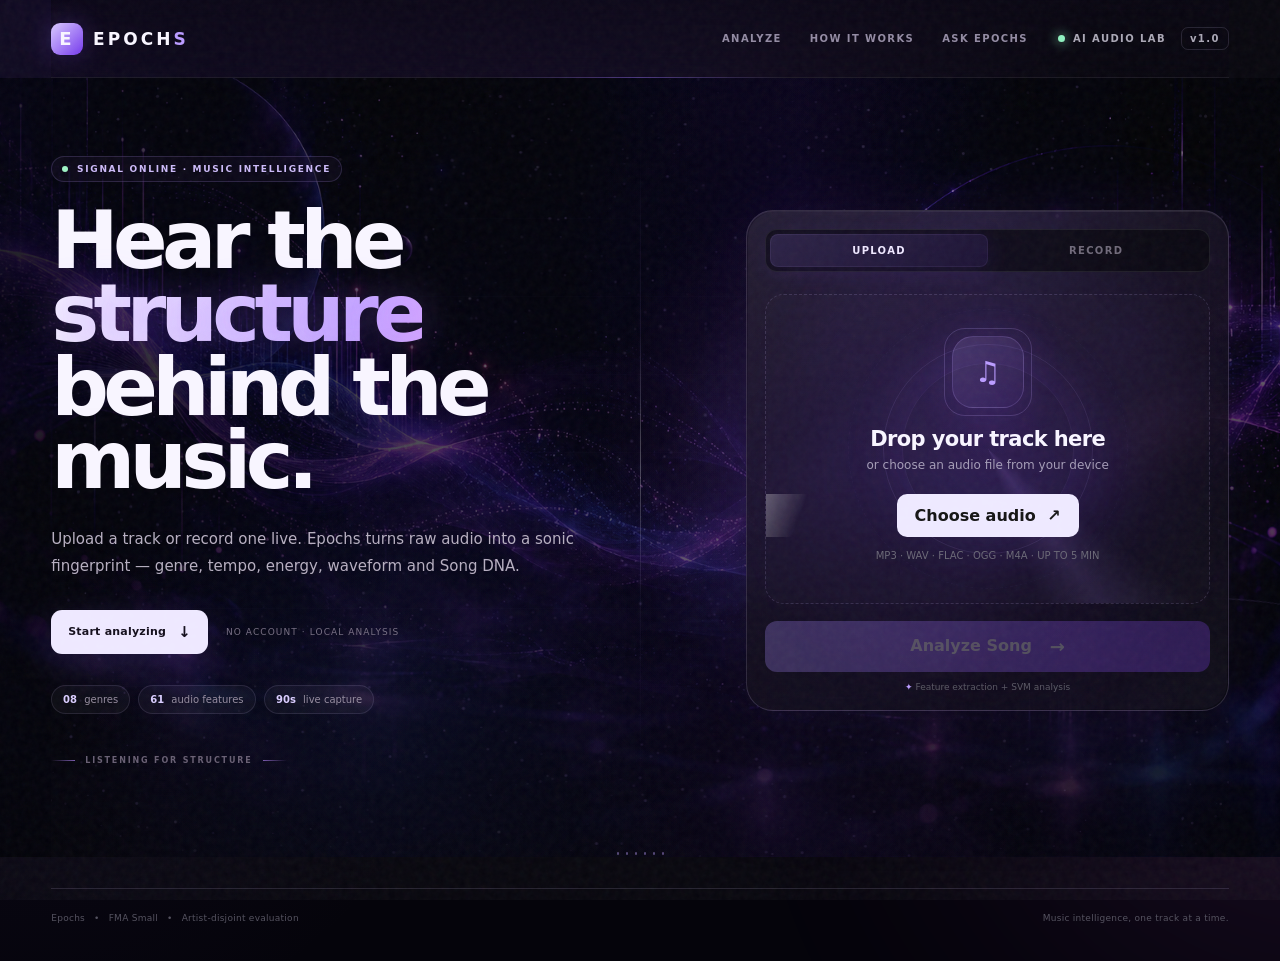
==== commit 52414724: "flow fix" ====
--- a/frontend/index.html
+++ b/frontend/index.html
@@ -21,7 +21,7 @@
     </a>
 
     <nav class="topnav" aria-label="Primary navigation">
-      <a href="#analyzerCard">Analyze</a>
+      <a href="#analyzerCard" id="navAnalyze">Analyze</a>
       <a href="#howEpochsWorks" class="future-nav-link">How it works</a>
       <a href="#askEpochsPanel" class="future-nav-link">Ask Epochs</a>
     </nav>
@@ -225,6 +225,22 @@
         <div id="ragSources" class="rag-sources hidden"></div>
       </section>
 
+      <section class="future-banner" id="epochsNext">
+        <div class="future-copy">
+          <div class="eyebrow"><span></span> EPOCHS 2.0 · GENERATIVE AI</div>
+          <h2>Understand music.<br><em>Then create it.</em></h2>
+          <p>Turn Song DNA into a controllable creative blueprint — choose genre, tempo and energy, then generate original beats or backing tracks in the next phase.</p>
+          <div class="future-chips">
+            <span>SONG DNA → CREATIVE BLUEPRINT</span>
+            <span>GENRE · BPM · ENERGY</span>
+          </div>
+        </div>
+        <div class="dna-orbit" aria-hidden="true">
+          <div class="orbit-ring r1"></div><div class="orbit-ring r2"></div><div class="orbit-core">DNA</div>
+          <span class="orbit-tag t1">GENRE</span><span class="orbit-tag t2">BPM</span><span class="orbit-tag t3">ENERGY</span>
+        </div>
+      </section>
+
       <section class="thinking-section" id="howEpochsWorks">
         <div class="thinking-heading">
           <div class="eyebrow"><span></span> HOW EPOCHS THINKS</div>
--- a/frontend/style.css
+++ b/frontend/style.css
@@ -20,7 +20,13 @@
 .selected-track{display:flex;align-items:center;gap:12px;border:1px solid #a78bfa22;background:#a78bfa07;border-radius:12px;padding:11px;margin-top:8px}.track-symbol{width:35px;height:35px;border-radius:9px;display:grid;place-items:center;background:#a78bfa15;color:var(--violet)}.track-info{min-width:0;flex:1}.track-info strong{display:block;font-size:12px;white-space:nowrap;overflow:hidden;text-overflow:ellipsis}.track-info span{display:block;color:#777583;font-size:9px;margin-top:2px}.clear-btn{border:0;background:none;color:#777583;font-size:20px;cursor:pointer}
 .analyze-btn{width:100%;border:0;margin-top:12px;padding:15px;border-radius:12px;background:linear-gradient(100deg,#a78bfa,#7c3aed);color:white;font-weight:850;cursor:pointer;box-shadow:0 12px 35px #7c3aed33;display:flex;justify-content:center;gap:18px;transition:.2s}.analyze-btn:hover:not(:disabled){transform:translateY(-2px);box-shadow:0 17px 42px #7c3aed4d}.analyze-btn:disabled{opacity:.28;cursor:not-allowed;box-shadow:none}.analyze-btn b{font-size:18px}.analyze-note{text-align:center;color:#575561;font-size:9px;margin-top:10px}.analyze-note span{color:var(--violet)}
 .loading{min-height:500px;display:flex;align-items:center;justify-content:center;gap:45px}.loading-core{width:120px;height:120px;position:relative;display:grid;place-items:center}.loading-orbit{position:absolute;inset:3px;border:1px solid #a78bfa35;border-top-color:var(--violet);border-radius:50%;animation:spin 1.1s linear infinite}.loading-e{width:62px;height:62px;border-radius:18px;display:grid;place-items:center;background:linear-gradient(135deg,#a78bfa,#7c3aed);font-size:26px;font-weight:900}.loading-copy h2{font-size:31px;letter-spacing:-.04em}.loading-copy p{color:var(--muted);margin-top:8px}.dots{color:var(--violet)}
-.results{padding:45px 0 65px}.results-head{display:flex;justify-content:space-between;align-items:end;margin-bottom:25px}.results-head h2{font-size:34px;letter-spacing:-.04em;max-width:700px;overflow:hidden;text-overflow:ellipsis;white-space:nowrap}.ghost-btn{border:1px solid var(--line);background:#ffffff04;color:#bbb8c6;border-radius:10px;padding:10px 14px;cursor:pointer;font-size:11px}.ghost-btn:hover{border-color:#a78bfa55;color:#ddd4ff}
+.results{position:relative;isolation:isolate;padding:45px 0 65px}.results::before{
+  content:"";position:absolute;z-index:-2;left:50%;top:0;width:100vw;height:100%;transform:translateX(-50%);
+  background-image:linear-gradient(180deg,rgba(5,4,11,.78) 0%,rgba(5,4,11,.88) 42%,rgba(5,4,11,.97) 92%),url("assets/cosmic-horizon.png");
+  background-size:cover;background-position:center top;opacity:.34;pointer-events:none;
+}
+.results::after{content:"";position:absolute;z-index:-1;left:50%;top:0;width:100vw;height:100%;transform:translateX(-50%);pointer-events:none;background:radial-gradient(circle at 75% 18%,rgba(184,138,255,.15),transparent 28%),linear-gradient(90deg,rgba(5,4,11,.35),transparent 45%,rgba(5,4,11,.25));}
+.results-head{display:flex;justify-content:space-between;align-items:end;margin-bottom:25px}.results-head h2{font-size:34px;letter-spacing:-.04em;max-width:700px;overflow:hidden;text-overflow:ellipsis;white-space:nowrap}.ghost-btn{border:1px solid var(--line);background:#ffffff04;color:#bbb8c6;border-radius:10px;padding:10px 14px;cursor:pointer;font-size:11px}.ghost-btn:hover{border-color:#a78bfa55;color:#ddd4ff}
 .dna-grid{display:grid;grid-template-columns:2fr 1fr 1fr 1fr;gap:12px}.dna-card{min-height:148px;background:linear-gradient(145deg,#12121a,#0d0d13);border:1px solid var(--line);border-radius:18px;padding:22px}.dna-main{background:radial-gradient(circle at 90% 10%,#a78bfa16,transparent 48%),#111019}.card-kicker{color:#777482;font-size:9px;letter-spacing:.15em;font-weight:850}.genre-line{display:flex;align-items:baseline;gap:10px;margin-top:19px}.genre-line h3{font-size:30px;letter-spacing:-.045em}.confidence{color:var(--violet);font-size:12px;font-weight:750}.confidence-label{color:#666470;font-size:9px;margin-top:2px}.genre-track{height:4px;background:#25232e;border-radius:10px;margin-top:17px;overflow:hidden}.genre-track div{height:100%;background:linear-gradient(90deg,#7c3aed,#d8b4fe);border-radius:inherit}.metric-card .big-number{display:inline-block;margin-top:28px;font-size:34px;font-weight:800;letter-spacing:-.04em}.unit{font-size:10px;color:#777482;margin-left:5px}.metric-caption{font-size:9px;color:#5f5d69;margin-top:3px}
 .analysis-grid{display:grid;grid-template-columns:.85fr 1.15fr;gap:12px;margin-top:12px}.panel{background:#101017;border:1px solid var(--line);border-radius:18px;padding:23px}.panel-head{display:flex;justify-content:space-between;align-items:start;margin-bottom:22px}.panel-head h3{font-size:19px;letter-spacing:-.025em;margin-top:4px}.model-chip,.panel-tag{font-size:8px;color:#777482;border:1px solid var(--line);border-radius:100px;padding:5px 8px;letter-spacing:.1em}.probability-row{margin-bottom:14px}.probability-head{display:flex;justify-content:space-between;font-size:11px;margin-bottom:6px}.probability-head span:last-child{color:#777482}.progress{height:5px;background:#24232d;border-radius:8px;overflow:hidden}.progress-fill{height:100%;border-radius:inherit;background:linear-gradient(90deg,#7c3aed,#a78bfa);transform-origin:left;animation:grow .7s ease both}
 .analysis-meta{margin-top:8px;color:#85828f;font-size:9px;line-height:1.4}
@@ -162,8 +168,8 @@
   height:100%;
   transform:translateX(-50%);
   background-image:
-    linear-gradient(90deg,rgba(5,4,11,.96) 0%,rgba(5,4,11,.78) 31%,rgba(5,4,11,.35) 65%,rgba(5,4,11,.72) 100%),
-    linear-gradient(180deg,rgba(5,4,11,.32),rgba(5,4,11,.94) 96%),
+    linear-gradient(90deg,rgba(5,4,11,.82) 0%,rgba(5,4,11,.56) 31%,rgba(5,4,11,.20) 65%,rgba(5,4,11,.50) 100%),
+    linear-gradient(180deg,rgba(5,4,11,.18),rgba(5,4,11,.82) 96%),
     var(--hero-image);
   background-size:cover;
   background-position:center center;
@@ -841,3 +847,29 @@
   .dna-art-wrap img{animation:none}
   .spectro-wrap::after{display:none}
 }
+
+
+/* Epochs 2.0 — retained as an intentional future-product layer */
+.future-banner{
+  position:relative;
+  margin-top:18px;
+  min-height:230px;
+  border:1px solid rgba(167,139,250,.20);
+  border-radius:24px;
+  padding:34px 38px;
+  background:
+    radial-gradient(circle at 76% 50%,rgba(124,58,237,.16),transparent 28%),
+    linear-gradient(110deg,rgba(18,14,28,.96),rgba(9,8,15,.90));
+  display:flex;align-items:center;justify-content:space-between;gap:35px;overflow:hidden;
+  box-shadow:0 30px 80px rgba(0,0,0,.22),inset 0 1px 0 rgba(255,255,255,.05);
+}
+.future-banner::before{content:"";position:absolute;inset:-40%;background:conic-gradient(from 0deg,transparent 0 72%,rgba(183,145,255,.08),transparent 82% 100%);animation:futureSpin 18s linear infinite;pointer-events:none}
+.future-copy{position:relative;z-index:2}.future-copy h2{font-size:clamp(30px,4vw,48px);line-height:.98;letter-spacing:-.055em}.future-copy p{color:#9c95aa;max-width:620px;line-height:1.7;font-size:12px;margin-top:15px}.future-copy em{color:#cdb5ff;font-style:normal}.future-chips{display:flex;flex-wrap:wrap;gap:7px;margin-top:18px}.future-chips span{font-size:8px;letter-spacing:.13em;color:#9e92b4;border:1px solid rgba(190,164,255,.14);background:rgba(255,255,255,.025);border-radius:999px;padding:7px 9px}
+.dna-orbit{position:relative;z-index:2;width:190px;height:170px;flex:0 0 auto}.orbit-ring{position:absolute;border:1px solid rgba(167,139,250,.25);border-radius:50%;left:50%;top:50%;transform:translate(-50%,-50%) rotate(-18deg)}.dna-orbit .r1{width:156px;height:66px;animation:orbitTilt 7s ease-in-out infinite}.dna-orbit .r2{width:112px;height:112px;animation:orbitSpin 10s linear infinite}.orbit-core{position:absolute;left:50%;top:50%;transform:translate(-50%,-50%);width:58px;height:58px;border-radius:50%;background:radial-gradient(circle,#b18aff33,#7c3aed12 65%,transparent 66%);border:1px solid rgba(194,166,255,.45);display:grid;place-items:center;color:#e1d4ff;font-size:10px;font-weight:850;letter-spacing:.1em;box-shadow:0 0 40px rgba(130,74,235,.20);animation:corePulse 2.8s ease-in-out infinite}.orbit-tag{position:absolute;font-size:7px;letter-spacing:.13em;color:#9a91a8}.t1{top:18px;left:4px}.t2{right:0;top:79px}.t3{bottom:10px;left:38px}
+@keyframes futureSpin{to{transform:rotate(360deg)}}
+@keyframes orbitTilt{0%,100%{transform:translate(-50%,-50%) rotate(-18deg) scale(1)}50%{transform:translate(-50%,-50%) rotate(8deg) scale(1.04)}}
+@keyframes orbitSpin{to{transform:translate(-50%,-50%) rotate(342deg)}}
+@keyframes corePulse{0%,100%{box-shadow:0 0 25px rgba(130,74,235,.18)}50%{box-shadow:0 0 48px rgba(185,139,255,.34)}}
+@media(max-width:900px){.future-banner{padding:28px;min-height:0}.dna-orbit{width:160px}.future-copy p{max-width:520px}}
+@media(max-width:700px){.future-banner{align-items:flex-start}.dna-orbit{display:none}}
+@media(prefers-reduced-motion:reduce){.future-banner::before,.dna-orbit .r1,.dna-orbit .r2,.orbit-core{animation:none}}
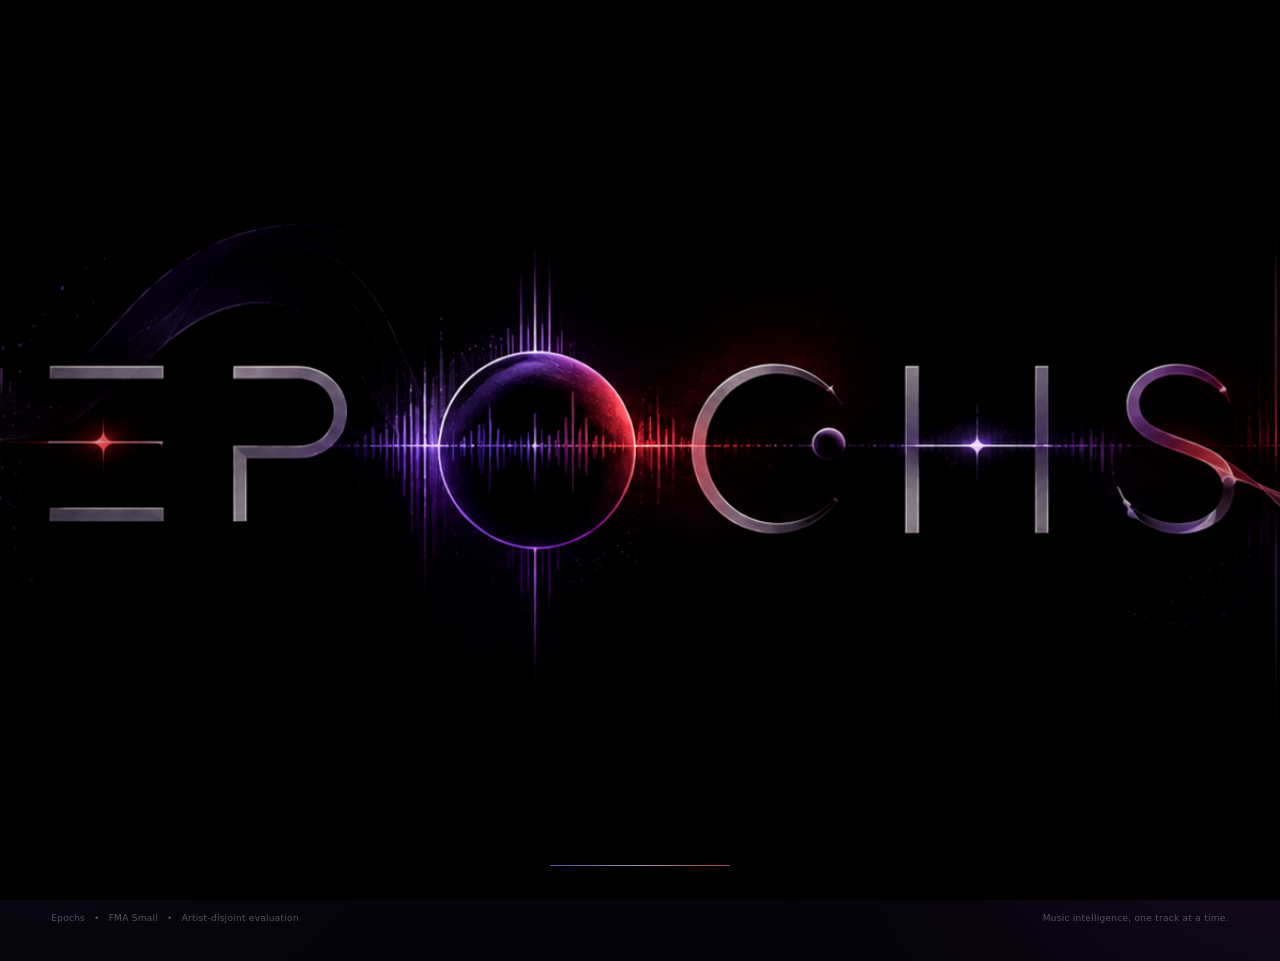
==== commit f240c073: "opening image" ====
--- a/frontend/index.html
+++ b/frontend/index.html
@@ -8,6 +8,11 @@
   <link rel="stylesheet" href="rag/rag.css">
 </head>
 <body>
+  <div class="epoch-splash" id="epochSplash" aria-label="Epochs intro" role="presentation">
+    <img src="assets/epochs-splash.png" alt="Epochs" class="epoch-splash-art">
+    <div class="epoch-splash-vignette"></div>
+    <div class="epoch-splash-progress"><span></span></div>
+  </div>
   <div class="noise-layer" aria-hidden="true"></div>
   <div class="cursor-glow" aria-hidden="true"></div>
   <div class="particle-field" id="particleField" aria-hidden="true"></div>
@@ -139,7 +144,6 @@
             <img id="genreArtwork" alt="Genre artwork" loading="eager">
             <div class="dna-art-vignette"></div>
             <div class="dna-art-scan"></div>
-            <div class="dna-art-meta"><span id="genreArtLabel">SONG DNA</span><span>01 / 03</span></div>
           </div>
           <div class="dna-main-copy">
             <div class="card-kicker">PRIMARY GENRE</div>
@@ -149,7 +153,6 @@
             </div>
             <div class="confidence-label">model confidence</div>
             <div class="genre-track"><div id="confidenceBar"></div></div>
-            <div class="dna-status"><span></span> SONG DNA LOCKED</div>
           </div>
         </article>
 
@@ -245,20 +248,51 @@
         <div class="thinking-heading">
           <div class="eyebrow"><span></span> HOW EPOCHS THINKS</div>
           <h2>From raw audio<br><em>to meaningful insight.</em></h2>
-          <p>The interface is animated, but the path underneath is real: audio is processed into 61 handcrafted features, passed through the trained RBF-SVM, assembled into Song DNA, then made explainable through local RAG.</p>
-        </div>
-        <div class="pipeline" aria-label="Epochs analysis pipeline">
-          <article class="pipeline-node"><span>01</span><b>Audio input</b><small>Upload or record</small></article>
-          <i class="pipeline-link">→</i>
-          <article class="pipeline-node"><span>02</span><b>Signal processing</b><small>Clean & analyze</small></article>
-          <i class="pipeline-link">→</i>
-          <article class="pipeline-node"><span>03</span><b>61 features</b><small>MFCC · Chroma · Tempo</small></article>
-          <i class="pipeline-link">→</i>
-          <article class="pipeline-node"><span>04</span><b>RBF-SVM</b><small>Genre probabilities</small></article>
-          <i class="pipeline-link">→</i>
-          <article class="pipeline-node"><span>05</span><b>Song DNA</b><small>Genre · BPM · Energy</small></article>
-          <i class="pipeline-link">→</i>
-          <article class="pipeline-node"><span>06</span><b>Ask Epochs</b><small>Grounded RAG</small></article>
+          <p>Watch raw audio become a measurable, explainable fingerprint — from signal processing and 61 handcrafted features to RBF-SVM classification, Song DNA and grounded RAG.</p>
+        </div>
+
+        <div class="thinking-conveyor" aria-label="Epochs analysis pipeline" tabindex="0">
+          <button class="thinking-arrow thinking-arrow-prev" type="button" aria-label="Previous step">←</button>
+          <div class="thinking-track">
+            <article class="thinking-card is-active">
+              <span class="thinking-number">01</span>
+              <div class="thinking-icon">♫</div>
+              <b>Audio input</b>
+              <small>Upload or record</small>
+            </article>
+            <article class="thinking-card">
+              <span class="thinking-number">02</span>
+              <div class="thinking-icon">∿</div>
+              <b>Signal processing</b>
+              <small>Clean & analyze</small>
+            </article>
+            <article class="thinking-card">
+              <span class="thinking-number">03</span>
+              <div class="thinking-icon">61</div>
+              <b>Audio features</b>
+              <small>MFCC · Chroma · Tempo</small>
+            </article>
+            <article class="thinking-card">
+              <span class="thinking-number">04</span>
+              <div class="thinking-icon">S</div>
+              <b>RBF-SVM</b>
+              <small>Genre probabilities</small>
+            </article>
+            <article class="thinking-card">
+              <span class="thinking-number">05</span>
+              <div class="thinking-icon">DNA</div>
+              <b>Song DNA</b>
+              <small>Genre · BPM · Energy</small>
+            </article>
+            <article class="thinking-card">
+              <span class="thinking-number">06</span>
+              <div class="thinking-icon">✦</div>
+              <b>Ask Epochs</b>
+              <small>Grounded RAG</small>
+            </article>
+          </div>
+          <button class="thinking-arrow thinking-arrow-next" type="button" aria-label="Next step">→</button>
+          <div class="thinking-progress" aria-hidden="true"><span></span></div>
         </div>
       </section>
     </section>
--- a/frontend/style.css
+++ b/frontend/style.css
@@ -27,7 +27,10 @@
 }
 .results::after{content:"";position:absolute;z-index:-1;left:50%;top:0;width:100vw;height:100%;transform:translateX(-50%);pointer-events:none;background:radial-gradient(circle at 75% 18%,rgba(184,138,255,.15),transparent 28%),linear-gradient(90deg,rgba(5,4,11,.35),transparent 45%,rgba(5,4,11,.25));}
 .results-head{display:flex;justify-content:space-between;align-items:end;margin-bottom:25px}.results-head h2{font-size:34px;letter-spacing:-.04em;max-width:700px;overflow:hidden;text-overflow:ellipsis;white-space:nowrap}.ghost-btn{border:1px solid var(--line);background:#ffffff04;color:#bbb8c6;border-radius:10px;padding:10px 14px;cursor:pointer;font-size:11px}.ghost-btn:hover{border-color:#a78bfa55;color:#ddd4ff}
-.dna-grid{display:grid;grid-template-columns:2fr 1fr 1fr 1fr;gap:12px}.dna-card{min-height:148px;background:linear-gradient(145deg,#12121a,#0d0d13);border:1px solid var(--line);border-radius:18px;padding:22px}.dna-main{background:radial-gradient(circle at 90% 10%,#a78bfa16,transparent 48%),#111019}.card-kicker{color:#777482;font-size:9px;letter-spacing:.15em;font-weight:850}.genre-line{display:flex;align-items:baseline;gap:10px;margin-top:19px}.genre-line h3{font-size:30px;letter-spacing:-.045em}.confidence{color:var(--violet);font-size:12px;font-weight:750}.confidence-label{color:#666470;font-size:9px;margin-top:2px}.genre-track{height:4px;background:#25232e;border-radius:10px;margin-top:17px;overflow:hidden}.genre-track div{height:100%;background:linear-gradient(90deg,#7c3aed,#d8b4fe);border-radius:inherit}.metric-card .big-number{display:inline-block;margin-top:28px;font-size:34px;font-weight:800;letter-spacing:-.04em}.unit{font-size:10px;color:#777482;margin-left:5px}.metric-caption{font-size:9px;color:#5f5d69;margin-top:3px}
+.dna-grid{display:grid;grid-template-columns:2fr 1fr 1fr 1fr;gap:12px}.dna-card{min-height:148px;background:linear-gradient(145deg,#12121a,#0d0d13);border:1px solid var(--line);border-radius:18px;padding:22px}.dna-main{background:radial-gradient(circle at 90% 10%,#a78bfa16,transparent 48%),#111019}
+.dna-main{position:relative;overflow:hidden}
+.dna-main::after{content:"";position:absolute;z-index:0;right:-7%;top:-28%;width:64%;height:165%;background:linear-gradient(90deg,rgba(8,7,13,.98) 0%,rgba(8,7,13,.42) 42%,rgba(8,7,13,.08) 100%),url("assets/cosmic-horizon.png") center/cover no-repeat;opacity:.28;filter:saturate(1.12);pointer-events:none;mix-blend-mode:screen}
+.dna-art-wrap,.dna-main-copy{position:relative;z-index:2}.card-kicker{color:#777482;font-size:9px;letter-spacing:.15em;font-weight:850}.genre-line{display:flex;align-items:baseline;gap:10px;margin-top:19px}.genre-line h3{font-size:30px;letter-spacing:-.045em}.confidence{color:var(--violet);font-size:12px;font-weight:750}.confidence-label{color:#666470;font-size:9px;margin-top:2px}.genre-track{height:4px;background:#25232e;border-radius:10px;margin-top:17px;overflow:hidden}.genre-track div{height:100%;background:linear-gradient(90deg,#7c3aed,#d8b4fe);border-radius:inherit}.metric-card .big-number{display:inline-block;margin-top:28px;font-size:34px;font-weight:800;letter-spacing:-.04em}.unit{font-size:10px;color:#777482;margin-left:5px}.metric-caption{font-size:9px;color:#5f5d69;margin-top:3px}
 .analysis-grid{display:grid;grid-template-columns:.85fr 1.15fr;gap:12px;margin-top:12px}.panel{background:#101017;border:1px solid var(--line);border-radius:18px;padding:23px}.panel-head{display:flex;justify-content:space-between;align-items:start;margin-bottom:22px}.panel-head h3{font-size:19px;letter-spacing:-.025em;margin-top:4px}.model-chip,.panel-tag{font-size:8px;color:#777482;border:1px solid var(--line);border-radius:100px;padding:5px 8px;letter-spacing:.1em}.probability-row{margin-bottom:14px}.probability-head{display:flex;justify-content:space-between;font-size:11px;margin-bottom:6px}.probability-head span:last-child{color:#777482}.progress{height:5px;background:#24232d;border-radius:8px;overflow:hidden}.progress-fill{height:100%;border-radius:inherit;background:linear-gradient(90deg,#7c3aed,#a78bfa);transform-origin:left;animation:grow .7s ease both}
 .analysis-meta{margin-top:8px;color:#85828f;font-size:9px;line-height:1.4}
 .waveform-panel{min-height:290px}.waveform-panel canvas{width:100%;height:205px;display:block}
@@ -716,8 +719,9 @@
   content:"";position:absolute;z-index:-2;pointer-events:none;
   left:50%;top:0;transform:translateX(-50%);
   width:100vw;height:820px;
-  background:linear-gradient(180deg,rgba(5,4,11,.35),rgba(5,4,11,.93) 78%),url("assets/cosmic-horizon.png") center 18%/cover no-repeat;
-  opacity:.18;
+  background:linear-gradient(180deg,rgba(5,4,11,.12),rgba(5,4,11,.72) 78%),url("assets/cosmic-horizon.png") center 18%/cover no-repeat;
+  opacity:.36;
+  filter:saturate(1.08) contrast(1.04);
   mask-image:linear-gradient(180deg,black,transparent 82%);
 }
 .results::after{content:"";position:absolute;z-index:-1;left:50%;top:0;transform:translateX(-50%);width:100vw;height:100%;background:radial-gradient(circle at 75% 5%,rgba(167,139,250,.08),transparent 22%);pointer-events:none}
@@ -729,61 +733,26 @@
 .results-live .analysis-grid{animation:sectionReveal .9s .42s var(--ease-out) both}
 .results-live .spectro-panel{animation:sectionReveal .9s .55s var(--ease-out) both}
 .results-live .rag-panel{animation:sectionReveal .9s .68s var(--ease-out) both}
-.results-live .thinking-section{animation:sectionReveal .9s .82s var(--ease-out) both}
-
-.dna-main{position:relative;display:grid;grid-template-columns:minmax(190px,.72fr) minmax(0,1.28fr);gap:22px;overflow:hidden;padding:14px}
-.dna-main::before{content:"";position:absolute;inset:0;background:linear-gradient(120deg,rgba(124,58,237,.05),transparent 48%,rgba(232,121,249,.04));pointer-events:none}
-.dna-art-wrap{position:relative;min-height:180px;overflow:hidden;border-radius:14px;border:1px solid rgba(255,255,255,.1);background:#08070d}
-.dna-art-wrap img{position:absolute;inset:0;width:100%;height:100%;object-fit:cover;transform:scale(1.05);transition:opacity .55s ease,transform 7s ease;animation:artDrift 8s ease-in-out infinite alternate}
-.dna-art-wrap::before{content:"";position:absolute;z-index:2;inset:0;background:linear-gradient(180deg,rgba(7,5,13,.05),rgba(7,5,13,.62));pointer-events:none}
-.dna-art-vignette{position:absolute;z-index:3;inset:0;background:radial-gradient(circle at 50% 45%,transparent 20%,rgba(5,4,11,.38) 100%);pointer-events:none}
-.dna-art-scan{position:absolute;z-index:4;left:0;right:0;top:-20%;height:2px;background:linear-gradient(90deg,transparent,#e3d5ff,transparent);box-shadow:0 0 18px #b99aff88;animation:artScan 4.5s linear infinite}
-.dna-art-meta{position:absolute;z-index:5;left:12px;right:12px;bottom:10px;display:flex;justify-content:space-between;color:#ddd5eb;font-size:7px;letter-spacing:.14em;font-weight:800}
-.dna-main-copy{position:relative;z-index:2;padding:8px 12px 8px 0;align-self:center}
-.dna-status{display:flex;align-items:center;gap:7px;margin-top:19px;color:#777184;font-size:8px;letter-spacing:.14em;font-weight:800}
-.dna-status span{width:6px;height:6px;border-radius:50%;background:#9df2c5;box-shadow:0 0 12px #8ef0bf88;animation:statusPulse 2s infinite}
-.art-enter{animation:artEnter .8s var(--ease-out) both!important}
-.art-crossfade{opacity:.05!important;transform:scale(1.12)!important}
-
-.metric-card{overflow:hidden}
-.metric-card::after{content:"";position:absolute;left:-30%;right:-30%;bottom:-70px;height:100px;background:radial-gradient(ellipse,rgba(167,139,250,.13),transparent 70%);opacity:0;transition:opacity .3s ease}
-.metric-card:hover::after{opacity:1}
-
-.probabilities-panel{position:relative;overflow:hidden}
-.probabilities-panel::after{content:"";position:absolute;inset:auto -20% -80px;height:170px;background:radial-gradient(ellipse,rgba(124,58,237,.13),transparent 65%);pointer-events:none}
-.probability-row{position:relative;padding:7px 8px;margin-bottom:7px;border-radius:9px;transition:transform .25s ease,background .25s ease}
-.probability-row:hover{transform:translateX(4px);background:rgba(167,139,250,.055)}
-.probability-row .progress-fill{animation:probabilityGrow .9s var(--delay) var(--ease-out) both}
-
-.waveform-panel canvas{filter:drop-shadow(0 0 10px rgba(167,139,250,.12))}
-.spectro-wrap{position:relative}
-.spectro-wrap::after{content:"";position:absolute;left:0;right:0;top:0;height:2px;background:linear-gradient(90deg,transparent,#d8c5ff,#e879f9,transparent);box-shadow:0 0 18px #c4b5fd88;animation:spectroScan 5s linear infinite;pointer-events:none}
-.spectro-wrap img{transition:filter .35s ease,transform 8s ease;transform:scale(1.002)}
-.spectro-wrap:hover img{filter:saturate(1.15) contrast(1.05);transform:scale(1.018)}
-
-.rag-panel{position:relative;overflow:hidden}
-.rag-panel::before{content:"";position:absolute;left:-20%;top:-50%;width:60%;height:200%;background:linear-gradient(90deg,transparent,rgba(196,181,253,.06),transparent);transform:rotate(16deg);animation:ragSweep 7s ease-in-out infinite}
-.rag-badge{animation:ragBadge 3s ease-in-out infinite}
-.rag-questions button{transition:transform .22s var(--ease-out),border-color .22s ease,background .22s ease}
-.rag-questions button:hover{transform:translateY(-2px)}
-
-.thinking-section{margin-top:18px;padding:46px 38px 42px;border:1px solid rgba(167,139,250,.15);border-radius:24px;background:radial-gradient(circle at 82% 45%,rgba(124,58,237,.12),transparent 30%),linear-gradient(120deg,rgba(15,11,24,.94),rgba(7,6,12,.94));position:relative;overflow:hidden}
+.results-live  .thinking-section{margin-top:18px;padding:46px 38px 42px;border:1px solid rgba(167,139,250,.15);border-radius:24px;background:radial-gradient(circle at 82% 45%,rgba(124,58,237,.12),transparent 30%),linear-gradient(120deg,rgba(15,11,24,.94),rgba(7,6,12,.94));position:relative;overflow:hidden}
 .thinking-section::before{content:"";position:absolute;inset:0;background:linear-gradient(90deg,transparent 49.9%,rgba(196,181,253,.045) 50%,transparent 50.1%),linear-gradient(rgba(196,181,253,.025) 1px,transparent 1px);background-size:100% 100%,100% 54px;mask-image:linear-gradient(to bottom,transparent,black 15%,black 85%,transparent);animation:gridFloat 11s linear infinite}
-.thinking-heading{position:relative;z-index:2;max-width:650px}
+.thinking-heading{position:relative;z-index:2;max-width:760px}
 .thinking-heading h2{font-size:clamp(32px,4.3vw,54px);line-height:1;letter-spacing:-.055em}
 .thinking-heading h2 em{font-style:normal;color:#c5a8ff}
-.thinking-heading p{max-width:650px;margin-top:15px;color:#8c8498;line-height:1.65;font-size:12px}
-.pipeline{position:relative;z-index:2;display:grid;grid-template-columns:1fr auto 1fr auto 1fr auto 1fr auto 1fr auto 1fr;align-items:center;gap:8px;margin-top:42px}
-.pipeline-node{min-height:112px;padding:14px;border:1px solid rgba(255,255,255,.09);border-radius:15px;background:rgba(255,255,255,.025);display:flex;flex-direction:column;justify-content:space-between;transition:transform .3s var(--ease-out),border-color .3s ease,background .3s ease;position:relative;overflow:hidden}
-.pipeline-node::after{content:"";position:absolute;left:-100%;top:0;width:55%;height:100%;background:linear-gradient(90deg,transparent,rgba(196,181,253,.12),transparent);transform:skewX(-18deg);transition:left .7s ease}
-.pipeline-node:hover{transform:translateY(-7px);border-color:rgba(196,181,253,.32);background:rgba(167,139,250,.055)}
-.pipeline-node:hover::after{left:140%}
-.pipeline-node span{color:#a98df5;font-size:8px;letter-spacing:.14em}
-.pipeline-node b{font-size:12px;line-height:1.15}
-.pipeline-node small{color:#777184;font-size:8px;line-height:1.4}
-.pipeline-link{color:#765ca8;font-style:normal;font-size:17px;animation:linkPulse 2s ease-in-out infinite}
-.pipeline-link:nth-of-type(2){animation-delay:.2s}.pipeline-link:nth-of-type(3){animation-delay:.4s}.pipeline-link:nth-of-type(4){animation-delay:.6s}.pipeline-link:nth-of-type(5){animation-delay:.8s}
-
+.thinking-heading p{max-width:720px;margin-top:15px;color:#8c8498;line-height:1.65;font-size:12px}
+.thinking-conveyor{position:relative;z-index:2;margin-top:36px;overflow:hidden;padding:4px 0 14px}
+.thinking-track{display:flex;gap:14px;width:max-content;transform:translateX(0);transition:transform .9s cubic-bezier(.22,1,.36,1)}
+.thinking-card{width:184px;min-height:150px;flex:0 0 184px;padding:15px;border:1px solid rgba(255,255,255,.09);border-radius:17px;background:linear-gradient(145deg,rgba(255,255,255,.035),rgba(255,255,255,.012));display:flex;flex-direction:column;justify-content:space-between;position:relative;overflow:hidden;opacity:.48;transform:scale(.94);transition:opacity .55s ease,transform .55s cubic-bezier(.22,1,.36,1),border-color .55s ease,background .55s ease,box-shadow .55s ease}
+.thinking-card::before{content:"";position:absolute;inset:-50% auto auto -20%;width:70%;height:140%;background:linear-gradient(90deg,transparent,rgba(196,181,253,.1),transparent);transform:rotate(18deg) translateX(-150%);transition:transform .9s ease}
+.thinking-card.is-active{opacity:1;transform:scale(1);border-color:rgba(196,181,253,.38);background:linear-gradient(145deg,rgba(124,58,237,.15),rgba(255,255,255,.035));box-shadow:0 18px 55px rgba(72,39,130,.18),inset 0 1px rgba(255,255,255,.08)}
+.thinking-card.is-active::before{transform:rotate(18deg) translateX(240%)}
+.thinking-number{color:#a98df5;font-size:8px;letter-spacing:.14em;font-weight:800}
+.thinking-icon{display:grid;place-items:center;width:42px;height:42px;border-radius:12px;border:1px solid rgba(196,181,253,.16);background:rgba(124,58,237,.08);color:#d8c7ff;font-size:18px;font-weight:800;letter-spacing:-.05em;box-shadow:inset 0 0 24px rgba(124,58,237,.08)}
+.thinking-card b{font-size:13px;line-height:1.15}
+.thinking-card small{color:#777184;font-size:8px;line-height:1.4}
+.thinking-progress{height:1px;margin:13px 2px 0;background:rgba(196,181,253,.1);overflow:hidden}
+.thinking-progress span{display:block;height:100%;width:16.666%;background:linear-gradient(90deg,#9f7aea,#e879f9);box-shadow:0 0 12px rgba(167,139,250,.65);transition:transform 2.7s linear}
+.thinking-conveyor:hover .thinking-track{cursor:grab}
+.thinking-conveyor:hover .thinking-progress span{animation-play-state:paused}
 .reveal-on-scroll{opacity:0;transform:translateY(22px);transition:opacity .8s var(--ease-out),transform .8s var(--ease-out)}
 .reveal-on-scroll.in-view{opacity:1;transform:none}
 
@@ -840,7 +809,6 @@
   .dna-art-wrap{min-height:220px}
   .dna-main-copy{padding:2px 8px 10px}
   .thinking-section{padding:28px 20px}
-  .pipeline{grid-template-columns:1fr}
 }
 @media(prefers-reduced-motion:reduce){
   .noise-layer,.particle-field,.cursor-glow{display:none}
@@ -873,3 +841,362 @@
 @media(max-width:900px){.future-banner{padding:28px;min-height:0}.dna-orbit{width:160px}.future-copy p{max-width:520px}}
 @media(max-width:700px){.future-banner{align-items:flex-start}.dna-orbit{display:none}}
 @media(prefers-reduced-motion:reduce){.future-banner::before,.dna-orbit .r1,.dna-orbit .r2,.orbit-core{animation:none}}
+
+
+@media (max-width:760px){
+  .thinking-section{padding:34px 20px 30px}
+  .thinking-conveyor{margin-left:-4px;margin-right:-4px}
+  .thinking-card{width:168px;flex-basis:168px;min-height:140px}
+}
+
+/* V6 — immersive analysis / result world */
+.loading{
+  min-height:760px;
+  margin-left:calc(50% - 50vw);
+  margin-right:calc(50% - 50vw);
+  padding:70px 6vw;
+  position:relative;
+  isolation:isolate;
+  background:
+    linear-gradient(90deg,rgba(5,4,11,.28),rgba(5,4,11,.06) 48%,rgba(5,4,11,.34)),
+    url("assets/cosmic-horizon.png") center 46%/cover no-repeat;
+}
+.loading::before{
+  content:"";
+  position:absolute;
+  inset:0;
+  z-index:-2;
+  background:
+    linear-gradient(180deg,rgba(5,4,11,.18),rgba(5,4,11,.02) 38%,rgba(5,4,11,.58)),
+    radial-gradient(circle at 50% 44%,rgba(182,133,255,.13),transparent 34%);
+  animation:loadingSceneBreath 7s ease-in-out infinite alternate;
+}
+.loading::after{
+  content:"";
+  position:absolute;
+  inset:0;
+  z-index:-1;
+  pointer-events:none;
+  background:
+    repeating-linear-gradient(0deg,transparent 0 3px,rgba(255,255,255,.018) 4px),
+    radial-gradient(circle at 50% 45%,transparent 0 35%,rgba(5,4,11,.34) 78%);
+  mix-blend-mode:screen;
+  opacity:.55;
+}
+.loading-core{margin-bottom:18px}
+.loading-copy{max-width:680px;text-shadow:0 5px 30px rgba(0,0,0,.55)}
+.loading-copy h2{font-size:clamp(38px,5.8vw,70px)}
+.loading-copy p{font-size:13px;color:#c2bacd}
+
+.results{
+  min-height:100vh;
+  padding-top:58px;
+  padding-bottom:100px;
+  isolation:isolate;
+}
+.results::before{
+  width:100vw;
+  height:100%;
+  background:
+    linear-gradient(180deg,rgba(5,4,11,.10) 0%,rgba(5,4,11,.18) 24%,rgba(5,4,11,.70) 72%,rgba(5,4,11,.94) 100%),
+    url("assets/cosmic-horizon.png") center top/cover no-repeat;
+  opacity:.82;
+  filter:saturate(1.12) contrast(1.04);
+  mask-image:none;
+}
+.results::after{
+  width:100vw;
+  height:100%;
+  background:
+    radial-gradient(circle at 72% 16%,rgba(218,168,255,.22),transparent 24%),
+    radial-gradient(circle at 23% 35%,rgba(80,103,255,.10),transparent 24%),
+    linear-gradient(90deg,rgba(5,4,11,.38),transparent 28%,transparent 74%,rgba(5,4,11,.3));
+  z-index:-1;
+}
+.results-head h2{font-size:clamp(30px,4vw,52px);text-shadow:0 8px 35px #0009}
+.results-head .eyebrow{color:#d3baff}
+
+.dna-grid{
+  grid-template-columns:minmax(300px,1.45fr) repeat(3,minmax(150px,.72fr));
+  gap:10px;
+  align-items:stretch;
+}
+.dna-card{
+  background:rgba(10,9,17,.55);
+  border-color:rgba(255,255,255,.14);
+  backdrop-filter:blur(14px) saturate(1.1);
+  -webkit-backdrop-filter:blur(14px) saturate(1.1);
+  box-shadow:0 24px 80px rgba(0,0,0,.28),inset 0 1px rgba(255,255,255,.06);
+}
+.dna-main{
+  min-height:310px;
+  overflow:hidden;
+}
+.dna-main::after{
+  opacity:.52;
+  right:-4%;
+  width:72%;
+  background:linear-gradient(90deg,rgba(7,6,12,.97),rgba(7,6,12,.48) 42%,rgba(7,6,12,.08)),url("assets/cosmic-horizon.png") center/cover no-repeat;
+  mix-blend-mode:screen;
+}
+.dna-art-wrap{
+  width:54%;
+  min-height:100%;
+  position:absolute;
+  right:0;
+  top:0;
+  overflow:hidden;
+  border-left:1px solid rgba(255,255,255,.08);
+  background:#0b0912;
+}
+.dna-art-wrap::after{
+  content:"";
+  position:absolute;
+  inset:0;
+  background:linear-gradient(90deg,rgba(7,6,12,.82),transparent 34%,rgba(7,6,12,.08)),linear-gradient(180deg,transparent 50%,rgba(7,6,12,.7));
+  pointer-events:none;
+}
+.dna-art-wrap img{width:100%;height:100%;object-fit:cover;display:block;animation:artDrift 9s ease-in-out alternate infinite}
+.dna-main-copy{position:relative;z-index:3;width:55%;padding:27px 24px 24px}
+.dna-main-copy .genre-line{align-items:flex-end}
+.genre-line h3{font-size:clamp(34px,4vw,50px);text-shadow:0 8px 28px #0009}
+.confidence{color:#d4baff;font-weight:800}
+.dna-card.metric-card{min-height:310px;display:flex;flex-direction:column;justify-content:center;padding:25px 20px;background:linear-gradient(150deg,rgba(20,17,29,.58),rgba(8,8,13,.48));}
+.metric-card .big-number{font-size:clamp(32px,4vw,48px);text-shadow:0 7px 25px #0008}
+.metric-card .metric-caption{color:#aaa2b2}
+
+.analysis-grid{gap:10px;margin-top:10px}
+.panel{
+  background:rgba(9,9,15,.67);
+  border-color:rgba(255,255,255,.12);
+  backdrop-filter:blur(14px);
+  -webkit-backdrop-filter:blur(14px);
+  box-shadow:0 24px 70px rgba(0,0,0,.2),inset 0 1px rgba(255,255,255,.045);
+}
+.spectro-panel{background:rgba(9,8,14,.66)}
+.spectro-wrap{background:rgba(4,4,8,.56)}
+
+/* remove the old dashboard-like lock/status treatment completely */
+.dna-status{display:none!important}
+
+@keyframes loadingSceneBreath{from{transform:scale(1);opacity:.8}to{transform:scale(1.045);opacity:1}}
+
+@media(max-width:900px){
+  .dna-grid{grid-template-columns:1fr 1fr}
+  .dna-main{grid-column:span 2}
+  .dna-main-copy{width:58%}
+  .dna-art-wrap{width:60%}
+}
+@media(max-width:560px){
+  .loading{min-height:680px;padding:55px 5vw}
+  .dna-grid{grid-template-columns:1fr}
+  .dna-main{grid-column:auto;min-height:410px}
+  .dna-art-wrap{width:100%;height:100%;opacity:.46;border-left:0}
+  .dna-main-copy{width:100%;position:relative}
+  .dna-card.metric-card{min-height:180px}
+}
+
+/* V7 — cinematic thinking carousel: centered active card + clipped neighbors */
+.thinking-conveyor{
+  position:relative;
+  height:250px;
+  margin-top:38px;
+  overflow:hidden;
+  padding:0 54px 18px;
+  isolation:isolate;
+}
+.thinking-track{
+  position:absolute;
+  inset:0 54px 22px;
+  width:auto;
+  height:210px;
+  display:block;
+  overflow:visible;
+  transform:none!important;
+  transition:none;
+}
+.thinking-card{
+  position:absolute;
+  top:10px;
+  left:0;
+  width:clamp(270px,30vw,390px);
+  height:190px;
+  min-height:0;
+  padding:20px 21px;
+  opacity:0;
+  pointer-events:none;
+  transform-origin:center center;
+  transition:transform .82s cubic-bezier(.22,1,.36,1),opacity .65s ease,filter .65s ease,border-color .65s ease,box-shadow .65s ease,background .65s ease;
+  will-change:transform,opacity;
+}
+.thinking-card.is-prev,
+.thinking-card.is-next{
+  opacity:.58;
+  filter:saturate(.72) brightness(.72);
+  pointer-events:auto;
+}
+.thinking-card.is-active{
+  opacity:1;
+  filter:none;
+  z-index:5;
+  box-shadow:0 24px 80px rgba(71,40,130,.25),inset 0 1px rgba(255,255,255,.1);
+}
+.thinking-card.is-prev,
+.thinking-card.is-next{z-index:3}
+.thinking-card.is-prev:hover,
+.thinking-card.is-next:hover{opacity:.82;filter:none;cursor:pointer}
+.thinking-card.is-active .thinking-icon{box-shadow:0 0 35px rgba(167,139,250,.18),inset 0 0 24px rgba(124,58,237,.14)}
+.thinking-arrow{
+  position:absolute;
+  z-index:10;
+  top:88px;
+  width:34px;
+  height:34px;
+  border:1px solid rgba(196,181,253,.18);
+  border-radius:50%;
+  background:rgba(9,7,17,.72);
+  backdrop-filter:blur(10px);
+  color:#cbb9ff;
+  font-size:14px;
+  display:grid;
+  place-items:center;
+  transition:transform .25s ease,border-color .25s ease,background .25s ease,box-shadow .25s ease;
+}
+.thinking-arrow:hover{transform:scale(1.08);border-color:rgba(196,181,253,.45);background:rgba(124,58,237,.16);box-shadow:0 0 24px rgba(124,58,237,.18);cursor:pointer}
+.thinking-arrow-prev{left:8px}
+.thinking-arrow-next{right:8px}
+.thinking-progress{
+  position:absolute;
+  left:54px;
+  right:54px;
+  bottom:3px;
+  height:2px;
+  margin:0;
+  background:rgba(196,181,253,.09);
+}
+.thinking-progress span{width:16.666%!important;transform-origin:left center;transition:transform .75s cubic-bezier(.22,1,.36,1)}
+
+@media (max-width:900px){
+  .thinking-conveyor{height:238px;padding-left:42px;padding-right:42px}
+  .thinking-track{inset:0 42px 22px}
+  .thinking-card{width:min(66vw,330px);height:182px}
+  .thinking-arrow-prev{left:4px}.thinking-arrow-next{right:4px}
+  .thinking-progress{left:42px;right:42px}
+}
+@media (max-width:600px){
+  .thinking-conveyor{height:220px;padding:0 34px 18px}
+  .thinking-track{inset:0 34px 22px}
+  .thinking-card{width:78vw;height:170px;padding:17px}
+  .thinking-arrow{top:79px;width:30px;height:30px}
+  .thinking-progress{left:34px;right:34px}
+}
+
+/* V8 — opening Epochs splash + clean Song DNA composition */
+.epoch-splash{
+  position:fixed;
+  inset:0;
+  z-index:9999;
+  display:grid;
+  place-items:center;
+  overflow:hidden;
+  background:#020207;
+  opacity:1;
+  visibility:visible;
+  transition:opacity .9s cubic-bezier(.22,1,.36,1),visibility .9s ease;
+  cursor:pointer;
+}
+.epoch-splash-art{
+  width:100%;
+  height:100%;
+  object-fit:cover;
+  object-position:center;
+  transform:scale(1.015);
+  filter:saturate(1.03) contrast(1.03);
+  animation:splashBreath 3.1s ease-out both;
+}
+.epoch-splash-vignette{
+  position:absolute;
+  inset:0;
+  pointer-events:none;
+  background:radial-gradient(circle at 50% 48%,transparent 0 42%,rgba(0,0,0,.18) 72%,rgba(0,0,0,.56) 100%);
+}
+.epoch-splash-progress{
+  position:absolute;
+  left:50%;
+  bottom:34px;
+  width:min(180px,24vw);
+  height:1px;
+  transform:translateX(-50%);
+  background:rgba(255,255,255,.12);
+  overflow:hidden;
+  opacity:.65;
+}
+.epoch-splash-progress span{
+  display:block;
+  width:100%;
+  height:100%;
+  transform-origin:left;
+  transform:scaleX(0);
+  background:linear-gradient(90deg,#9b72ff,#f3d9ff,#ff5c8a);
+  animation:splashProgress 2.5s cubic-bezier(.22,1,.36,1) forwards;
+}
+.epoch-splash.splash-done{opacity:0;visibility:hidden;pointer-events:none}
+body:not(.epoch-home-ready){overflow:hidden}
+@keyframes splashBreath{from{transform:scale(1.015);opacity:.96}to{transform:scale(1.055);opacity:1}}
+@keyframes splashProgress{from{transform:scaleX(0)}to{transform:scaleX(1)}}
+
+/* The Song DNA card is intentionally a simple visual split: artwork | result. */
+.dna-main{
+  display:grid;
+  grid-template-columns:minmax(0,1.02fr) minmax(230px,.98fr);
+  min-height:310px;
+  padding:0;
+  background:rgba(10,9,17,.48);
+}
+.dna-main::after{display:none}
+.dna-art-wrap{
+  position:relative;
+  inset:auto;
+  width:auto;
+  min-height:310px;
+  height:100%;
+  overflow:hidden;
+  border:0;
+  border-right:1px solid rgba(255,255,255,.10);
+  background:#090811;
+}
+.dna-art-wrap::after{
+  background:linear-gradient(180deg,rgba(5,4,10,.02),rgba(5,4,10,.15) 65%,rgba(5,4,10,.52));
+}
+.dna-art-wrap img{height:100%;width:100%;object-fit:cover}
+.dna-main-copy{
+  width:auto;
+  min-width:0;
+  padding:34px 28px;
+  display:flex;
+  flex-direction:column;
+  justify-content:center;
+  align-items:flex-start;
+  position:relative;
+  z-index:3;
+}
+.dna-main-copy .card-kicker{margin-bottom:18px}
+.genre-line{display:block;margin-top:0}
+.genre-line h3{font-size:clamp(38px,4.6vw,62px);line-height:.94;max-width:100%;word-break:normal}
+.confidence{display:block;margin-top:18px;font-size:15px}
+.confidence-label{margin-top:5px}
+.genre-track{width:100%;max-width:250px;margin-top:20px}
+
+@media(max-width:900px){
+  .dna-main{grid-template-columns:1fr 1fr}
+  .dna-art-wrap{min-height:300px}
+}
+@media(max-width:560px){
+  .dna-main{grid-template-columns:1fr;min-height:0}
+  .dna-art-wrap{min-height:250px;height:250px;border-right:0;border-bottom:1px solid rgba(255,255,255,.10)}
+  .dna-main-copy{padding:25px 22px 28px}
+}
+@media(prefers-reduced-motion:reduce){
+  .epoch-splash-art,.epoch-splash-progress span{animation:none}
+  .epoch-splash-progress span{transform:scaleX(1)}
+}
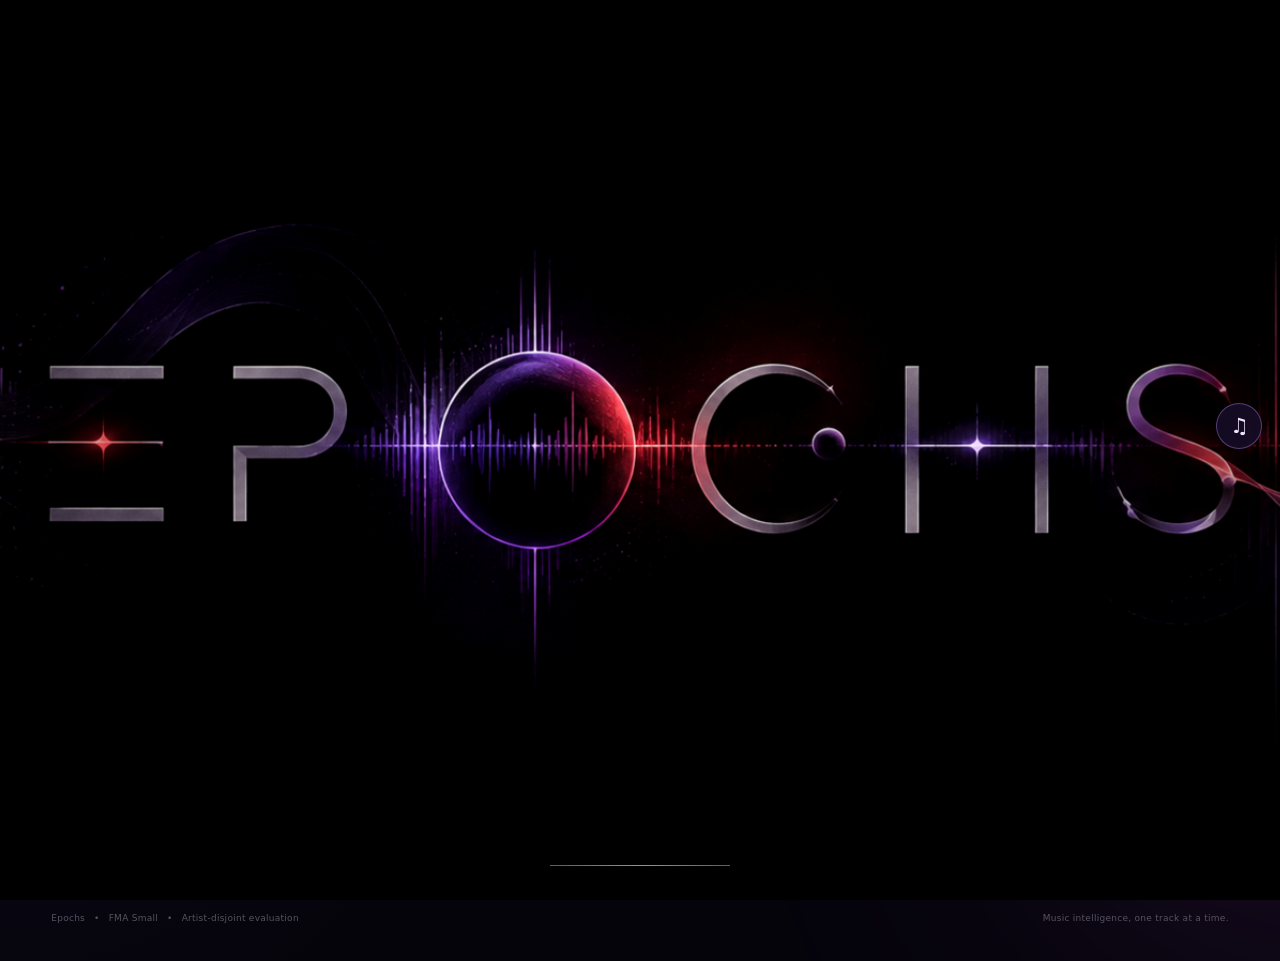
==== commit b15f71e1: "UI Upgrade" ====
--- a/frontend/index.html
+++ b/frontend/index.html
@@ -13,6 +13,7 @@
     <div class="epoch-splash-vignette"></div>
     <div class="epoch-splash-progress"><span></span></div>
   </div>
+  <audio id="epochAudioPlayer" preload="auto" hidden></audio>
   <div class="noise-layer" aria-hidden="true"></div>
   <div class="cursor-glow" aria-hidden="true"></div>
   <div class="particle-field" id="particleField" aria-hidden="true"></div>
@@ -21,12 +22,12 @@
 
   <header class="topbar shell">
     <a class="brand" href="#" aria-label="Epochs home">
-      <span class="brand-icon">E</span>
-      <span>EPOCH<span class="brand-dot">S</span></span>
+      <img src="assets/epochs-logo.png" alt="Epochs logo" class="brand-icon-img">
+      <img src="assets/epochs-header.png" alt="Epochs" class="brand-wordmark-img">
     </a>
 
     <nav class="topnav" aria-label="Primary navigation">
-      <a href="#analyzerCard" id="navAnalyze">Analyze</a>
+      <a href="#analyzerCard" id="navAnalyze">Analysis</a>
       <a href="#howEpochsWorks" class="future-nav-link">How it works</a>
       <a href="#askEpochsPanel" class="future-nav-link">Ask Epochs</a>
     </nav>
@@ -37,6 +38,34 @@
       <span class="version">v1.0</span>
     </div>
   </header>
+
+  <div class="epoch-audio-controls">
+    <button
+      id="epochMuteButton"
+      class="audio-toggle"
+      type="button"
+      aria-pressed="false"
+      aria-label="Mute audio"
+    >
+      <span id="epochMuteIcon" aria-hidden="true">♫</span>
+      <span id="epochMuteLabel" class="audio-toggle-label">
+        Audio on
+      </span>
+    </button>
+    <div class="epoch-volume-control">
+      <label for="epochVolume">Volume</label>
+      <input
+        id="epochVolume"
+        type="range"
+        min="0"
+        max="50"
+        value="15"
+        step="1"
+        aria-label="Background music volume, maximum 50 percent"
+      >
+      <span id="epochVolumeValue">15%</span>
+    </div>
+  </div>
 
   <main class="shell">
     <section class="hero" id="hero">
@@ -120,7 +149,9 @@
     <section class="loading hidden" id="loading">
       <div class="loading-core">
         <div class="loading-orbit"></div>
-        <div class="loading-e">E</div>
+        <div class="loading-logo">
+          <img src="assets/epochs-logo.png" alt="Epochs">
+        </div>
       </div>
       <div class="loading-copy">
         <div class="eyebrow"><span></span> PROCESSING AUDIO</div>
@@ -158,7 +189,7 @@
 
         <article class="dna-card metric-card info-card" id="tempoCard" data-info="tempo" tabindex="0" role="button" aria-label="Explain tempo">
           <div class="card-kicker">TEMPO <span class="info-icon" aria-hidden="true">i</span></div>
-          <div class="big-number" id="bpm">—</div><span class="unit">BPM</span>
+          <div class="metric-value"><span class="big-number" id="bpm">—</span><span class="unit">BPM</span></div>
           <div class="metric-caption">estimated beat rate</div>
         </article>
 
@@ -170,7 +201,7 @@
 
         <article class="dna-card metric-card info-card" id="durationCard" data-info="duration" tabindex="0" role="button" aria-label="Explain analyzed duration">
           <div class="card-kicker">DURATION <span class="info-icon" aria-hidden="true">i</span></div>
-          <div class="big-number" id="duration">—</div><span class="unit">SEC</span>
+          <div class="metric-value"><span class="big-number" id="duration">—</span><span class="unit">SEC</span></div>
           <div class="metric-caption">full analyzed audio</div>
           <div class="analysis-meta" id="segmentsAnalyzed">Single audio window analyzed</div>
         </article>
@@ -204,27 +235,42 @@
 
       <section class="rag-panel" id="askEpochsPanel">
         <div class="rag-panel-head">
-          <div>
-            <div class="rag-kicker">EPOCHS 1.5 · RETRIEVAL-AUGMENTED INTELLIGENCE</div>
-            <h2>Ask Epochs</h2>
-            <p>Ask about this analysis. Epochs retrieves project and music-domain knowledge before answering.</p>
-          </div>
-          <span class="rag-badge">RAG</span>
-        </div>
-
+          <div class="rag-heading-group">
+            <div class="rag-kicker"><span class="rag-kicker-line"></span>EPOCHS 1.5 · INTELLIGENCE LAYER</div>
+            <div class="rag-title-row">
+              <div class="rag-orb" aria-hidden="true">
+                <span class="rag-orb-core"></span>
+                <span class="rag-orb-ring rag-orb-ring-a"></span>
+                <span class="rag-orb-ring rag-orb-ring-b"></span>
+                <span class="rag-orb-bars"><i></i><i></i><i></i><i></i><i></i><i></i><i></i></span>
+              </div>
+              <div>
+                <h2>Ask the music<span class="rag-title-period">.</span></h2>
+                <p>Grounded explanations for your Song DNA — retrieved from Epochs knowledge before answering.</p>
+              </div>
+            </div>
+          </div>
+          <span class="rag-badge"><span class="rag-badge-dot"></span>LOCAL RAG</span>
+        </div>
+
+        <div class="rag-prompt-label">EXPLORE THIS ANALYSIS <span>·</span> SELECT A STARTING POINT</div>
         <div class="rag-questions">
-          <button type="button" data-rag-question="Why did Epochs classify this song this way?">Why this genre?</button>
-          <button type="button" data-rag-question="How should I interpret the BPM of this song?">Explain BPM</button>
-          <button type="button" data-rag-question="How does this song's energy compare with the FMA reference dataset?">Explain energy</button>
-          <button type="button" data-rag-question="What audio features contribute to the classifier?">Explain the features</button>
-        </div>
-
-        <div class="rag-input-row">
-          <input id="ragQuestion" type="text" placeholder="Ask something about this Song DNA..." autocomplete="off">
-          <button id="ragAskButton" type="button">Ask Epochs <span>→</span></button>
-        </div>
-
-        <div id="ragAnswer" class="rag-answer hidden" aria-live="polite"></div>
+          <button type="button" data-rag-question="Why did Epochs classify this song this way?"><span class="rag-chip-icon">↗</span><span>Why this genre?</span></button>
+          <button type="button" data-rag-question="How should I interpret the BPM of this song?"><span class="rag-chip-icon">◷</span><span>Decode the tempo</span></button>
+          <button type="button" data-rag-question="How does this song's energy compare with the FMA reference dataset?"><span class="rag-chip-icon">∿</span><span>Read the energy</span></button>
+          <button type="button" data-rag-question="What audio features contribute to the classifier?"><span class="rag-chip-icon">✳</span><span>Explore 61 features</span></button>
+        </div>
+
+        <div class="rag-input-shell">
+          <div class="rag-input-row">
+            <span class="rag-input-spark" aria-hidden="true">✳</span>
+            <input id="ragQuestion" type="text" placeholder="Ask something about this Song DNA…" autocomplete="off" aria-label="Ask Epochs about this analysis">
+            <button id="ragAskButton" type="button"><span class="rag-send-label">Ask Epochs</span><span class="rag-send-icon" aria-hidden="true">↗</span></button>
+          </div>
+          <div class="rag-input-foot"><span><span class="rag-foot-dot"></span> Answers grounded in retrieved knowledge</span><span>ENTER ↵</span></div>
+        </div>
+
+        <div id="ragAnswer" class="rag-answer hidden" aria-live="polite" aria-busy="false"></div>
         <div id="ragSources" class="rag-sources hidden"></div>
       </section>
 
@@ -254,41 +300,39 @@
         <div class="thinking-conveyor" aria-label="Epochs analysis pipeline" tabindex="0">
           <button class="thinking-arrow thinking-arrow-prev" type="button" aria-label="Previous step">←</button>
           <div class="thinking-track">
-            <article class="thinking-card is-active">
-              <span class="thinking-number">01</span>
-              <div class="thinking-icon">♫</div>
-              <b>Audio input</b>
-              <small>Upload or record</small>
-            </article>
-            <article class="thinking-card">
-              <span class="thinking-number">02</span>
-              <div class="thinking-icon">∿</div>
-              <b>Signal processing</b>
-              <small>Clean & analyze</small>
-            </article>
-            <article class="thinking-card">
-              <span class="thinking-number">03</span>
-              <div class="thinking-icon">61</div>
-              <b>Audio features</b>
-              <small>MFCC · Chroma · Tempo</small>
-            </article>
-            <article class="thinking-card">
-              <span class="thinking-number">04</span>
-              <div class="thinking-icon">S</div>
-              <b>RBF-SVM</b>
-              <small>Genre probabilities</small>
-            </article>
-            <article class="thinking-card">
-              <span class="thinking-number">05</span>
-              <div class="thinking-icon">DNA</div>
-              <b>Song DNA</b>
-              <small>Genre · BPM · Energy</small>
-            </article>
-            <article class="thinking-card">
-              <span class="thinking-number">06</span>
-              <div class="thinking-icon">✦</div>
-              <b>Ask Epochs</b>
-              <small>Grounded RAG</small>
+            <article class="thinking-card is-active" tabindex="0" aria-label="Step 1: Audio input">
+              <span class="thinking-number">01 / INPUT</span>
+              <div class="thinking-art art-portal" aria-hidden="true">
+                <div class="portal-ring ring-a"></div><div class="portal-ring ring-b"></div><div class="portal-core">↑</div>
+                <div class="portal-wave"><i style="height:7px"></i><i style="height:12px"></i><i style="height:18px"></i><i style="height:25px"></i><i style="height:15px"></i><i style="height:9px"></i><i style="height:20px"></i><i style="height:29px"></i><i style="height:13px"></i><i style="height:8px"></i><i style="height:22px"></i><i style="height:16px"></i><i style="height:30px"></i><i style="height:11px"></i><i style="height:18px"></i><i style="height:26px"></i><i style="height:8px"></i><i style="height:15px"></i><i style="height:23px"></i><i style="height:12px"></i><i style="height:29px"></i><i style="height:17px"></i><i style="height:9px"></i><i style="height:24px"></i><i style="height:14px"></i><i style="height:31px"></i><i style="height:19px"></i><i style="height:10px"></i><i style="height:22px"></i><i style="height:13px"></i><i style="height:7px"></i></div>
+              </div>
+              <div class="thinking-copy"><b>Enter the sound studio</b><small>Upload a track or record live</small></div>
+              <span class="thinking-tag">AUDIO IN</span>
+            </article>
+            <article class="thinking-card" tabindex="0" aria-label="Step 2: Signal processing">
+              <span class="thinking-number">02 / SIGNAL</span>
+              <div class="thinking-art art-signal" aria-hidden="true"><svg viewBox="0 0 320 90" preserveAspectRatio="none"><path class="signal-line signal-line-back" d="M0 45 C18 45 18 18 34 18 S50 72 66 72 S82 30 98 30 S114 55 130 55 S146 12 162 12 S178 70 194 70 S210 38 226 38 S242 52 258 52 S274 25 290 25 S306 45 320 45"/><path class="signal-line" d="M0 45 C18 45 18 18 34 18 S50 72 66 72 S82 30 98 30 S114 55 130 55 S146 12 162 12 S178 70 194 70 S210 38 226 38 S242 52 258 52 S274 25 290 25 S306 45 320 45"/></svg><span class="signal-scan"></span><div class="freq-bands"><i></i><i></i><i></i><i></i><i></i><i></i><i></i><i></i><i></i><i></i><i></i><i></i></div></div>
+              <div class="thinking-copy"><b>Shape the signal</b><small>Clean, segment and analyze audio</small></div><span class="thinking-tag">SIGNAL → DATA</span>
+            </article>
+            <article class="thinking-card" tabindex="0" aria-label="Step 3: 61 audio features">
+              <span class="thinking-number">03 / FEATURES</span>
+              <div class="thinking-art art-constellation" aria-hidden="true"><div class="constellation-orbit orbit-one"></div><div class="constellation-orbit orbit-two"></div><i style="left:5%;top:10%"></i><i style="left:42%;top:40%"></i><i style="left:79%;top:70%"></i><i style="left:25%;top:22%"></i><i style="left:62%;top:24%"></i><i style="left:8%;top:54%"></i><i style="left:45%;top:84%"></i><i style="left:82%;top:36%"></i><i style="left:28%;top:38%"></i><i style="left:65%;top:68%"></i><i style="left:11%;top:20%"></i><i style="left:48%;top:50%"></i><i style="left:85%;top:52%"></i><i style="left:31%;top:82%"></i><i style="left:68%;top:34%"></i><i style="left:14%;top:64%"></i><i style="left:51%;top:66%"></i><i style="left:88%;top:18%"></i><i style="left:34%;top:48%"></i><i style="left:71%;top:78%"></i><i style="left:17%;top:80%"></i><i style="left:54%;top:32%"></i><i style="left:91%;top:62%"></i><i style="left:37%;top:14%"></i><i style="left:74%;top:16%"></i><i style="left:20%;top:46%"></i><i style="left:57%;top:76%"></i><i style="left:94%;top:28%"></i><i style="left:40%;top:30%"></i><i style="left:77%;top:60%"></i><i style="left:23%;top:12%"></i><i style="left:60%;top:42%"></i><i style="left:6%;top:44%"></i><i style="left:43%;top:74%"></i><i style="left:80%;top:26%"></i><i style="left:26%;top:56%"></i><i style="left:63%;top:58%"></i><i style="left:9%;top:10%"></i><span class="constellation-label label-mfcc">MFCC</span><span class="constellation-label label-chroma">CHROMA</span><span class="constellation-label label-tempo">TEMPO</span></div>
+              <div class="thinking-copy"><b>Extract 61 features</b><small>MFCC · Chroma · spectral shape · tempo</small></div><span class="thinking-tag">61 DIMENSIONS</span>
+            </article>
+            <article class="thinking-card" tabindex="0" aria-label="Step 4: RBF-SVM classification">
+              <span class="thinking-number">04 / CLASSIFIER</span>
+              <div class="thinking-art art-classifier" aria-hidden="true"><div class="classifier-axis"></div><div class="classifier-row"><span>Electronic</span><i style="--w:78%"></i></div><div class="classifier-row winner"><span>Hip-Hop</span><i style="--w:58%"></i></div><div class="classifier-row"><span>Pop</span><i style="--w:34%"></i></div><div class="classifier-row"><span>Rock</span><i style="--w:19%"></i></div><span class="classifier-kernel">RBF</span></div>
+              <div class="thinking-copy"><b>Classify with RBF-SVM</b><small>Compare genre scores from the trained model</small></div><span class="thinking-tag">MODEL INFERENCE</span>
+            </article>
+            <article class="thinking-card" tabindex="0" aria-label="Step 5: Song DNA">
+              <span class="thinking-number">05 / SONG DNA</span>
+              <div class="thinking-art art-dna" aria-hidden="true"><div class="dna-ring dna-ring-a"></div><div class="dna-ring dna-ring-b"></div><div class="dna-ring dna-ring-c"></div><div class="dna-core"><span>DNA</span></div><span class="dna-orbit-label dna-genre">GENRE</span><span class="dna-orbit-label dna-bpm">BPM</span><span class="dna-orbit-label dna-energy">ENERGY</span></div>
+              <div class="thinking-copy"><b>Reveal a sonic fingerprint</b><small>Genre identity · tempo · energy · visuals</small></div><span class="thinking-tag">MUSIC, MEASURED</span>
+            </article>
+            <article class="thinking-card" tabindex="0" aria-label="Step 6: Ask Epochs">
+              <span class="thinking-number">06 / EXPLAIN</span>
+              <div class="thinking-art art-ask" aria-hidden="true"><div class="ask-orb"><span>✦</span></div><div class="ask-wave"><i style="height:4px"></i><i style="height:8px"></i><i style="height:12px"></i><i style="height:6px"></i><i style="height:10px"></i><i style="height:5px"></i><i style="height:11px"></i><i style="height:7px"></i><i style="height:3px"></i><i style="height:9px"></i><i style="height:12px"></i><i style="height:5px"></i><i style="height:8px"></i><i style="height:4px"></i><i style="height:11px"></i><i style="height:6px"></i><i style="height:9px"></i><i style="height:3px"></i><i style="height:12px"></i><i style="height:7px"></i><i style="height:5px"></i><i style="height:10px"></i><i style="height:4px"></i></div><div class="ask-question">Why this genre?</div><div class="ask-answer"><span></span><span></span><span></span></div><div class="ask-source">↳ PROJECT SOURCE</div></div>
+              <div class="thinking-copy"><b>Ask Epochs</b><small>Grounded answers from local RAG</small></div><span class="thinking-tag">RETRIEVE · EXPLAIN</span>
             </article>
           </div>
           <button class="thinking-arrow thinking-arrow-next" type="button" aria-label="Next step">→</button>
--- a/frontend/style.css
+++ b/frontend/style.css
@@ -19,7 +19,7 @@
 .record-panel{text-align:center}.record-visual{padding:15px 0 9px}.record-ring{width:112px;height:112px;border-radius:50%;margin:auto;display:grid;place-items:center;border:1px solid #a78bfa30;background:#a78bfa08;position:relative}.record-ring:before{content:"";position:absolute;inset:8px;border:1px solid #a78bfa30;border-radius:50%}.record-ring.recording{animation:pulse 1.3s infinite;border-color:#f87171}.mic{width:48px;height:48px;border-radius:50%;background:#171521;display:grid;place-items:center;color:#a78bfa;font-size:17px}.recording .mic{color:#f87171}.record-time{font-variant-numeric:tabular-nums;font-size:27px;font-weight:750;margin-top:13px}.record-limit{font-size:9px;color:#676573;letter-spacing:.15em;margin-top:3px}.live-bars{height:44px;display:flex;align-items:center;justify-content:center;gap:3px;margin:5px 20px 12px}.live-bars i{display:block;width:3px;height:7px;border-radius:5px;background:#a78bfa55;transition:height .07s}.recording~*{}.record-btn{border:1px solid #ffffff13;background:#17151e;color:#eee;border-radius:11px;padding:12px 19px;cursor:pointer;font-weight:750}.record-btn.recording{background:#26171b;border-color:#f8717133;color:#fca5a5}.record-dot{display:inline-block;width:8px;height:8px;border-radius:50%;background:#f87171;margin-right:7px}.record-hint{font-size:10px;color:#64626e;margin-top:11px}
 .selected-track{display:flex;align-items:center;gap:12px;border:1px solid #a78bfa22;background:#a78bfa07;border-radius:12px;padding:11px;margin-top:8px}.track-symbol{width:35px;height:35px;border-radius:9px;display:grid;place-items:center;background:#a78bfa15;color:var(--violet)}.track-info{min-width:0;flex:1}.track-info strong{display:block;font-size:12px;white-space:nowrap;overflow:hidden;text-overflow:ellipsis}.track-info span{display:block;color:#777583;font-size:9px;margin-top:2px}.clear-btn{border:0;background:none;color:#777583;font-size:20px;cursor:pointer}
 .analyze-btn{width:100%;border:0;margin-top:12px;padding:15px;border-radius:12px;background:linear-gradient(100deg,#a78bfa,#7c3aed);color:white;font-weight:850;cursor:pointer;box-shadow:0 12px 35px #7c3aed33;display:flex;justify-content:center;gap:18px;transition:.2s}.analyze-btn:hover:not(:disabled){transform:translateY(-2px);box-shadow:0 17px 42px #7c3aed4d}.analyze-btn:disabled{opacity:.28;cursor:not-allowed;box-shadow:none}.analyze-btn b{font-size:18px}.analyze-note{text-align:center;color:#575561;font-size:9px;margin-top:10px}.analyze-note span{color:var(--violet)}
-.loading{min-height:500px;display:flex;align-items:center;justify-content:center;gap:45px}.loading-core{width:120px;height:120px;position:relative;display:grid;place-items:center}.loading-orbit{position:absolute;inset:3px;border:1px solid #a78bfa35;border-top-color:var(--violet);border-radius:50%;animation:spin 1.1s linear infinite}.loading-e{width:62px;height:62px;border-radius:18px;display:grid;place-items:center;background:linear-gradient(135deg,#a78bfa,#7c3aed);font-size:26px;font-weight:900}.loading-copy h2{font-size:31px;letter-spacing:-.04em}.loading-copy p{color:var(--muted);margin-top:8px}.dots{color:var(--violet)}
+.loading{min-height:500px;display:flex;align-items:center;justify-content:center;gap:45px}.loading-core{width:120px;height:120px;position:relative;display:grid;place-items:center}.loading-orbit{position:absolute;inset:3px;border:1px solid #a78bfa35;border-top-color:var(--violet);border-radius:50%;animation:spin 1.1s linear infinite}.loading-logo{display:grid;place-items:center;background:transparent;border:0;box-shadow:none}.loading-logo img{display:block;width:88px;height:88px;object-fit:contain;animation:logo-breathe 2.4s ease-in-out infinite}.loading-copy h2{font-size:31px;letter-spacing:-.04em}.loading-copy p{color:var(--muted);margin-top:8px}.dots{color:var(--violet)}
 .results{position:relative;isolation:isolate;padding:45px 0 65px}.results::before{
   content:"";position:absolute;z-index:-2;left:50%;top:0;width:100vw;height:100%;transform:translateX(-50%);
   background-image:linear-gradient(180deg,rgba(5,4,11,.78) 0%,rgba(5,4,11,.88) 42%,rgba(5,4,11,.97) 92%),url("assets/cosmic-horizon.png");
@@ -1200,3 +1200,338 @@
   .epoch-splash-art,.epoch-splash-progress span{animation:none}
   .epoch-splash-progress span{transform:scaleX(1)}
 }
+
+/* Compact results layout */
+.dna-grid{align-items:start;gap:14px}
+
+.dna-main{
+  grid-template-columns:112px minmax(0,1fr);
+  align-items:center;
+  gap:18px;
+  height:auto;
+  padding:16px;
+  min-width:0;
+  min-height:0;
+  overflow:hidden;
+}
+
+.dna-art-wrap{
+  position:relative;
+  inset:auto;
+  width:112px;
+  height:112px;
+  min-height:0;
+  border:0;
+  border-radius:12px;
+}
+
+.dna-art-wrap img{
+  display:block;
+  width:112px;
+  height:112px;
+  aspect-ratio:1;
+  object-fit:cover;
+  border-radius:12px;
+  animation:none;
+}
+
+.dna-main-copy{
+  width:auto;
+  min-width:0;
+  padding:0;
+}
+
+.dna-main-copy .card-kicker{margin-bottom:8px}
+.genre-line{display:block;margin-top:0}
+.genre-line h3{
+  max-width:100%;
+  margin:8px 0;
+  font-size:clamp(24px,2vw,34px);
+  line-height:1.1;
+  overflow-wrap:anywhere;
+}
+.confidence{display:block;margin-top:0;font-size:18px}
+.genre-track{margin-top:12px}
+
+.dna-card.metric-card{
+  min-width:0;
+  min-height:0;
+  height:auto;
+  padding:22px;
+  justify-content:center;
+}
+.metric-card .big-number{
+  margin:12px 0 4px;
+  font-size:clamp(30px,2.8vw,44px);
+  line-height:1.05;
+}
+
+@media(max-width:900px){
+  .dna-main{grid-template-columns:88px minmax(0,1fr);gap:12px}
+  .dna-art-wrap,.dna-art-wrap img{width:88px;height:88px}
+  .dna-card.metric-card{padding:16px}
+}
+
+@keyframes logo-breathe{
+  0%,100%{transform:scale(1);filter:drop-shadow(0 0 10px #9b5cff66)}
+  50%{transform:scale(1.06);filter:drop-shadow(0 0 22px #9b5cffaa)}
+}
+
+@media(prefers-reduced-motion:reduce){
+  .loading-logo img{animation:none}
+}
+
+/* Illustrated, animated concepts for the existing six-step carousel */
+.thinking-card{padding:17px 19px 15px;display:grid;grid-template-rows:auto minmax(68px,1fr) auto auto;gap:7px;overflow:hidden}
+.thinking-card::after{content:"";position:absolute;inset:0;pointer-events:none;background:radial-gradient(ellipse at 50% 48%,rgba(139,92,246,.13),transparent 62%);opacity:.5;transition:opacity .5s ease}
+.thinking-card.is-active::after{opacity:1}
+.thinking-number,.thinking-copy,.thinking-tag,.thinking-art{position:relative;z-index:1}
+.thinking-art{height:76px;width:100%;position:relative;overflow:hidden;border-radius:10px;background:linear-gradient(120deg,rgba(10,8,20,.85),rgba(30,16,51,.56));border:1px solid rgba(196,181,253,.09);isolation:isolate}
+.thinking-copy{display:flex;flex-direction:column;gap:4px;min-width:0}
+.thinking-copy b{font-size:14px;line-height:1.1;letter-spacing:-.025em}
+.thinking-copy small{font-size:9px;line-height:1.35;color:#aaa1bb}
+.thinking-tag{position:absolute;right:16px;top:15px;color:#bba5ff;font-size:7px;letter-spacing:.13em;font-weight:800;opacity:.65}
+.thinking-card.is-active .thinking-tag{opacity:1}
+.thinking-card.is-active .thinking-art{border-color:rgba(196,181,253,.2);box-shadow:inset 0 0 35px rgba(124,58,237,.08)}
+
+.art-portal{display:grid;place-items:center;background:radial-gradient(ellipse at center,rgba(124,58,237,.28),transparent 58%),linear-gradient(90deg,#090710,#17102a,#090710)}
+.portal-ring{position:absolute;width:58px;height:58px;border:1px solid rgba(200,172,255,.65);border-radius:50%;box-shadow:0 0 18px rgba(168,85,247,.17)}
+.portal-ring.ring-a{animation:portalPulse 3.2s ease-out infinite}
+.portal-ring.ring-b{width:74px;height:74px;opacity:.45;animation:portalPulse 3.2s ease-out 1.1s infinite}
+.portal-core{position:absolute;z-index:2;width:34px;height:34px;border-radius:10px;display:grid;place-items:center;background:linear-gradient(145deg,#c4b5fd,#7c3aed);color:#fff;font-size:20px;font-weight:800;box-shadow:0 0 22px #8b5cf655}
+.portal-wave{position:absolute;inset:0;display:flex;align-items:center;justify-content:space-evenly;gap:2px;opacity:.7}
+.portal-wave i{width:2px;height:12px;border-radius:4px;background:linear-gradient(#f0abfc,#8b5cf6);transform:scaleY(.65);animation:portalBars .95s ease-in-out infinite alternate}
+.portal-wave i:nth-child(3n){animation-delay:-.3s}.portal-wave i:nth-child(4n){animation-delay:-.55s}.portal-wave i:nth-child(5n){animation-delay:-.75s}.portal-wave i:nth-child(7n){animation-delay:-.2s}
+@keyframes portalPulse{0%{transform:scale(.7);opacity:.75}100%{transform:scale(1.65);opacity:0}}
+@keyframes portalBars{from{transform:scaleY(.28);opacity:.45}to{transform:scaleY(1);opacity:1}}
+
+.art-signal{background:linear-gradient(180deg,rgba(14,9,27,.94),rgba(28,12,43,.72))}
+.art-signal svg{position:absolute;inset:0;width:100%;height:70%;overflow:visible}
+.signal-line{fill:none;stroke:#c4b5fd;stroke-width:1.7;filter:drop-shadow(0 0 4px #a78bfa);stroke-dasharray:430;stroke-dashoffset:0;animation:signalDraw 5s linear infinite}
+.signal-line-back{stroke:#e879f9;opacity:.4;stroke-width:3.5;filter:blur(3px)}
+.signal-scan{position:absolute;top:0;bottom:0;left:0;width:2px;background:#f0abfc;box-shadow:0 0 13px 3px #a855f7;animation:scanAcross 2.8s ease-in-out infinite}
+.freq-bands{position:absolute;bottom:5px;left:9px;right:9px;height:17px;display:flex;align-items:end;gap:4px;opacity:.65}
+.freq-bands i{flex:1;height:50%;background:linear-gradient(#e879f9,#7c3aed);border-radius:2px 2px 0 0;animation:freqRise 1.2s ease-in-out infinite alternate}
+.freq-bands i:nth-child(3n){height:85%;animation-delay:-.4s}.freq-bands i:nth-child(4n){height:32%;animation-delay:-.8s}.freq-bands i:nth-child(5n){height:65%;animation-delay:-.2s}
+@keyframes scanAcross{0%{left:0;opacity:0}10%{opacity:1}90%{opacity:1}100%{left:100%;opacity:0}}
+@keyframes signalDraw{0%{stroke-dashoffset:430}100%{stroke-dashoffset:0}}
+@keyframes freqRise{to{transform:scaleY(.35);opacity:.55}}
+
+.art-constellation{background:radial-gradient(ellipse at center,#29194b 0%,#100b1e 60%,#090710 100%)}
+.constellation-orbit{position:absolute;left:50%;top:50%;border:1px solid rgba(196,181,253,.19);border-radius:50%;transform:translate(-50%,-50%) rotate(-18deg)}
+.orbit-one{width:112px;height:46px}.orbit-two{width:76px;height:68px;transform:translate(-50%,-50%) rotate(52deg)}
+.art-constellation>i{position:absolute;width:3px;height:3px;border-radius:50%;background:#c4b5fd;box-shadow:0 0 6px #a78bfa;animation:featureTwinkle 1.8s ease-in-out infinite alternate}
+.art-constellation>i:nth-of-type(3n){background:#f0abfc}.art-constellation>i:nth-of-type(4n){width:2px;height:2px;background:#7dd3fc}
+.constellation-label{position:absolute;font-size:6px;letter-spacing:.12em;color:#d8c7ff;background:rgba(13,8,25,.75);padding:3px 5px;border:1px solid rgba(196,181,253,.15);border-radius:4px}
+.label-mfcc{left:8px;top:10px}.label-chroma{right:8px;top:15px}.label-tempo{left:45%;bottom:7px}
+@keyframes featureTwinkle{from{opacity:.22;transform:scale(.7)}to{opacity:1;transform:scale(1.5)}}
+
+.art-classifier{padding:13px 12px 8px 68px;display:flex;flex-direction:column;justify-content:center;gap:6px;background:radial-gradient(ellipse at 20% 50%,rgba(124,58,237,.2),transparent 40%),#0b0913}
+.classifier-axis{position:absolute;left:56px;top:10px;bottom:9px;width:1px;background:linear-gradient(transparent,#a78bfa88,transparent)}
+.classifier-row{position:relative;height:8px;display:flex;align-items:center}
+.classifier-row span{position:absolute;right:calc(100% + 9px);width:51px;text-align:right;color:#8f879d;font-size:6px;white-space:nowrap}
+.classifier-row i{height:4px;width:var(--w);max-width:100%;border-radius:10px;background:linear-gradient(90deg,#6d45d7,#a78bfa);box-shadow:0 0 7px #8b5cf633;transform-origin:left;animation:barReveal 1.4s cubic-bezier(.2,.8,.2,1) both}
+.classifier-row.winner i{background:linear-gradient(90deg,#a855f7,#f0abfc);box-shadow:0 0 12px #c084fc66}
+.classifier-row.winner span{color:#e9ddff}
+.classifier-kernel{position:absolute;right:8px;top:6px;color:#bda7ff;font-size:6px;letter-spacing:.12em}
+@keyframes barReveal{from{transform:scaleX(0)}to{transform:scaleX(1)}}
+
+.art-dna{display:grid;place-items:center;background:radial-gradient(circle at center,rgba(168,85,247,.24),transparent 50%),#0c0916}
+.dna-ring{position:absolute;left:50%;top:50%;border:1px solid rgba(196,181,253,.65);border-radius:50%;transform:translate(-50%,-50%);box-shadow:0 0 14px rgba(168,85,247,.12)}
+.dna-ring-a{width:44px;height:44px}.dna-ring-b{width:67px;height:67px;border-color:rgba(232,121,249,.5);animation:dnaRotate 12s linear infinite}.dna-ring-c{width:92px;height:50px;border-color:rgba(125,211,252,.5);transform:translate(-50%,-50%) rotate(-35deg);animation:dnaRotate 10s linear infinite reverse}
+.dna-core{width:28px;height:28px;display:grid;place-items:center;border-radius:50%;background:linear-gradient(145deg,#a78bfa,#7c3aed);box-shadow:0 0 20px #8b5cf655;z-index:2}
+.dna-core span{font-size:7px;font-weight:900;letter-spacing:.04em}
+.dna-orbit-label{position:absolute;font-size:6px;letter-spacing:.12em;color:#e9ddff;padding:3px 5px;border-radius:4px;background:#0a0815cc;border:1px solid #c4b5fd2b}
+.dna-genre{left:calc(50% - 67px);top:12px}.dna-bpm{right:calc(50% - 65px);top:17px}.dna-energy{left:calc(50% - 20px);bottom:7px}
+@keyframes dnaRotate{to{rotate:360deg}}
+
+.art-ask{background:radial-gradient(ellipse at 50% 0,rgba(124,58,237,.22),transparent 55%),#0b0914}
+.ask-orb{position:absolute;left:12px;top:14px;width:29px;height:29px;border:1px solid #c4b5fd66;border-radius:50%;display:grid;place-items:center;color:#e9d5ff;background:#a78bfa16;box-shadow:0 0 18px #8b5cf633;animation:askPulse 2.5s ease-in-out infinite}
+.ask-orb span{font-size:13px;animation:askTwinkle 3s linear infinite}
+.ask-wave{position:absolute;left:49px;top:24px;right:9px;height:12px;display:flex;align-items:center;gap:2px}
+.ask-wave i{width:2px;height:6px;border-radius:4px;background:linear-gradient(#e879f9,#8b5cf6);animation:portalBars .8s ease-in-out infinite alternate}
+.ask-wave i:nth-child(3n){height:12px}.ask-wave i:nth-child(4n){height:5px}.ask-wave i:nth-child(5n){height:9px}
+.ask-question{position:absolute;left:49px;top:42px;color:#e8e0f8;font-size:8px}
+.ask-answer{position:absolute;left:49px;right:10px;top:55px;display:flex;flex-direction:column;gap:3px}
+.ask-answer span{height:2px;border-radius:2px;background:linear-gradient(90deg,#a78bfa66,transparent);width:92%}.ask-answer span:nth-child(2){width:76%}.ask-answer span:nth-child(3){width:55%}
+.ask-source{position:absolute;left:10px;bottom:6px;color:#a78bfa;font-size:6px;letter-spacing:.12em}
+@keyframes askPulse{50%{box-shadow:0 0 24px #a855f755;transform:scale(1.05)}}
+@keyframes askTwinkle{50%{transform:rotate(90deg) scale(1.2)}}
+
+.thinking-card.is-active .portal-ring,.thinking-card.is-active .signal-scan,.thinking-card.is-active .dna-ring,.thinking-card.is-active .ask-orb{filter:brightness(1.25)}
+.thinking-card:not(.is-active) .thinking-art{filter:saturate(.65);opacity:.78}
+@media(max-width:600px){.thinking-card{padding:15px}.thinking-art{height:66px}.thinking-copy b{font-size:13px}.thinking-copy small{font-size:8px}.thinking-tag{font-size:6px}}
+@media(prefers-reduced-motion:reduce){.thinking-card *,.thinking-card *::before,.thinking-card *::after{animation:none!important;transition:none!important}}
+
+/* Keep the existing compact result-card dimensions. */
+.dna-grid{align-items:start;gap:14px}
+.dna-main{grid-template-columns:112px minmax(0,1fr);align-items:center;gap:18px;height:auto;padding:16px;min-width:0;min-height:0;overflow:hidden}
+.dna-art-wrap{position:relative;inset:auto;width:112px;height:112px;min-height:0;border:0;border-radius:12px}
+.dna-art-wrap img{display:block;width:112px;height:112px;aspect-ratio:1;object-fit:cover;border-radius:12px;animation:none}
+.dna-main-copy{width:auto;min-width:0;padding:0}
+.dna-main-copy .card-kicker{margin-bottom:8px}
+.genre-line{display:block;margin-top:0}
+.genre-line h3{max-width:100%;margin:8px 0;font-size:clamp(24px,2vw,34px);line-height:1.1;overflow-wrap:anywhere}
+.confidence{display:block;margin-top:0;font-size:18px}
+.genre-track{margin-top:12px}
+.dna-card.metric-card{min-width:0;min-height:0;height:auto;padding:22px;justify-content:center}
+.metric-card .big-number{margin:12px 0 4px;font-size:clamp(30px,2.8vw,44px);line-height:1.05}
+@media(max-width:900px){
+  .dna-main{grid-template-columns:88px minmax(0,1fr);gap:12px}
+  .dna-art-wrap,.dna-art-wrap img{width:88px;height:88px}
+  .dna-card.metric-card{padding:16px}
+}
+
+.brand{
+  display:flex;
+  align-items:center;
+  gap:12px;
+  flex-shrink:0;
+}
+
+.brand-icon-img{
+  width:48px;
+  height:48px;
+  object-fit:contain;
+  flex-shrink:0;
+  border-radius:50%;
+}
+
+.brand-wordmark-img{
+  width:145px;
+  height:48px;
+  object-fit:contain;
+  object-position:left center;
+  border-radius:10px;
+}
+
+.dna-grid{align-items:stretch;grid-auto-rows:minmax(154px,auto)}
+.dna-grid>.dna-card{height:auto;min-width:0;min-height:0;box-sizing:border-box}
+#resultFilename{font-size:clamp(24px,2.2vw,36px);line-height:1.15;overflow-wrap:anywhere}
+.metric-card{min-height:0}
+.metric-value{display:inline-flex;align-items:baseline;flex-wrap:wrap;gap:8px}
+.metric-card .big-number{margin:12px 0 4px;font-size:clamp(30px,2.5vw,42px);line-height:1.05}
+.metric-value .unit{display:inline;font-size:13px;font-weight:400;line-height:1;white-space:nowrap}
+
+@media(max-width:900px){
+  .dna-grid{grid-template-columns:repeat(2,minmax(0,1fr))}
+}
+@media(max-width:700px){
+  .topbar{gap:10px}
+  .brand{gap:6px}
+  .brand-icon-img{width:38px;height:38px}
+  .brand-wordmark-img{width:100px;height:38px}
+  .topnav{gap:12px;margin-right:0}
+}
+@media(max-width:520px){
+  .dna-grid{grid-template-columns:1fr}
+}
+
+/* Floating, sticky Epochs audio controls */
+.epoch-audio-controls{
+  position:fixed;
+  top:50%;
+  right:18px;
+  z-index:9999;
+  display:flex;
+  flex-direction:column;
+  align-items:flex-end;
+  gap:10px;
+  transform:translateY(-50%);
+}
+.audio-toggle{
+  position:relative;
+  display:flex;
+  align-items:center;
+  justify-content:flex-start;
+  gap:0;
+  width:46px;
+  height:46px;
+  padding:0 13px;
+  overflow:hidden;
+  white-space:nowrap;
+  border:1px solid rgba(190,145,255,.38);
+  border-radius:999px;
+  color:#eee5ff;
+  background:rgba(22,13,39,.88);
+  backdrop-filter:blur(14px);
+  -webkit-backdrop-filter:blur(14px);
+  cursor:pointer;
+  transition:width 260ms ease,background 200ms ease,border-color 200ms ease,box-shadow 200ms ease;
+}
+.audio-toggle #epochMuteIcon{
+  flex:0 0 18px;
+  width:18px;
+  font-size:21px;
+  line-height:1;
+  text-align:center;
+}
+.audio-toggle-label{
+  max-width:0;
+  margin-left:0;
+  opacity:0;
+  overflow:hidden;
+  font-size:12px;
+  font-weight:600;
+  transition:max-width 260ms ease,margin-left 260ms ease,opacity 180ms ease;
+}
+.epoch-audio-controls:hover .audio-toggle,
+.epoch-audio-controls:focus-within .audio-toggle{
+  width:132px;
+  gap:8px;
+  background:rgba(48,28,77,.96);
+  border-color:rgba(196,151,255,.8);
+  box-shadow:0 0 24px rgba(155,82,255,.18);
+}
+.epoch-audio-controls:hover .audio-toggle-label,
+.epoch-audio-controls:focus-within .audio-toggle-label{
+  max-width:85px;
+  margin-left:4px;
+  opacity:1;
+}
+.audio-toggle:focus-visible{outline:2px solid #c9a5ff;outline-offset:4px}
+
+.epoch-volume-control{
+  display:flex;
+  align-items:center;
+  gap:9px;
+  width:min(230px,calc(100vw - 20px));
+  padding:10px 13px;
+  border:1px solid rgba(190,145,255,.3);
+  border-radius:14px;
+  color:#eee5ff;
+  background:rgba(22,13,39,.9);
+  backdrop-filter:blur(14px);
+  -webkit-backdrop-filter:blur(14px);
+  font-size:11px;
+  opacity:0;
+  visibility:hidden;
+  pointer-events:none;
+  transform:translateY(-6px);
+  transition:opacity 180ms ease,transform 180ms ease,visibility 180ms ease;
+}
+.epoch-audio-controls:hover .epoch-volume-control,
+.epoch-audio-controls:focus-within .epoch-volume-control{
+  opacity:1;
+  visibility:visible;
+  pointer-events:auto;
+  transform:translateY(0);
+}
+.epoch-volume-control input{
+  flex:1;
+  min-width:0;
+  width:85px;
+  accent-color:#a56bff;
+  cursor:pointer;
+}
+#epochVolumeValue{
+  min-width:27px;
+  font-variant-numeric:tabular-nums;
+}
+
+@media(max-width:600px){
+  .epoch-audio-controls{right:10px}
+  .audio-toggle{width:42px;height:42px;padding:0 11px}
+  .epoch-audio-controls:hover .audio-toggle,
+  .epoch-audio-controls:focus-within .audio-toggle{width:122px}
+}
--- a/frontend/rag/rag.css
+++ b/frontend/rag/rag.css
@@ -170,3 +170,126 @@
   .rag-input-row { flex-direction:column; }
   #ragAskButton { min-height:48px; }
 }
+
+/* Epochs visual alignment */
+.rag-panel{
+  background:
+    radial-gradient(circle at 88% 0,rgba(146,92,255,.13),transparent 30%),
+    linear-gradient(145deg,rgba(20,14,31,.9),rgba(8,6,13,.82));
+  border-color:rgba(210,190,255,.14);
+  backdrop-filter:blur(18px);
+  box-shadow:0 30px 90px rgba(0,0,0,.28),inset 0 1px 0 rgba(255,255,255,.045);
+}
+.rag-questions button{transition:.22s ease}
+.rag-questions button:hover{transform:translateY(-1px)}
+#ragAskButton{background:linear-gradient(135deg,#9b70ff,#6e35df);box-shadow:0 10px 28px rgba(107,55,222,.18)}
+.rag-answer{background:rgba(255,255,255,.025);border-color:rgba(207,187,255,.1)}
+
+/* Ask Epochs intelligence console */
+.rag-panel {
+  position: relative;
+  isolation: isolate;
+  overflow: hidden;
+  padding: clamp(22px, 3vw, 38px);
+  border-radius: 26px;
+  background:
+    radial-gradient(ellipse at 8% 0%, rgba(137, 76, 255, .13), transparent 38%),
+    radial-gradient(ellipse at 92% 10%, rgba(72, 85, 255, .10), transparent 32%),
+    linear-gradient(145deg, rgba(18, 12, 30, .94), rgba(7, 6, 14, .88));
+  border-color: rgba(200, 174, 255, .19);
+}
+.rag-panel::before {
+  content: "";
+  position: absolute;
+  z-index: -1;
+  inset: 0;
+  pointer-events: none;
+  opacity: .22;
+  background-image: radial-gradient(rgba(210, 184, 255, .42) .7px, transparent .7px);
+  background-size: 23px 23px;
+  mask-image: linear-gradient(115deg, #000, transparent 72%);
+}
+.rag-panel-head { align-items: center; gap: 24px; }
+.rag-heading-group { min-width: 0; }
+.rag-kicker { display:flex; align-items:center; gap:9px; font-size:10px; letter-spacing:.17em; }
+.rag-kicker-line { display:inline-block; width:22px; height:1px; background:#b78aff; box-shadow:0 0 10px #a36bff; }
+.rag-title-row { display:flex; align-items:center; gap:18px; margin-top:14px; }
+.rag-panel h2 { margin:0 0 6px; font-size:clamp(28px,3vw,38px); letter-spacing:-.045em; line-height:1.05; }
+.rag-title-period { color:#ba8cff; }
+.rag-panel-head p { max-width:610px; font-size:14px; line-height:1.65; }
+.rag-badge { display:inline-flex; align-items:center; gap:8px; flex-shrink:0; padding:9px 12px; border-color:rgba(189,151,255,.28); background:rgba(113,65,181,.09); }
+.rag-badge-dot,.rag-foot-dot { width:6px; height:6px; border-radius:50%; background:#8fe3c1; box-shadow:0 0 12px rgba(143,227,193,.8); }
+.rag-orb { position:relative; display:grid; place-items:center; width:76px; height:76px; flex:0 0 76px; border-radius:50%; background:radial-gradient(circle,rgba(139,81,255,.2),rgba(24,13,45,.45) 66%,transparent 68%); }
+.rag-orb-core { width:30px; height:30px; border-radius:50%; background:radial-gradient(circle at 35% 30%,#f1dcff,#a56aff 42%,#5631b4 78%); box-shadow:0 0 24px rgba(157,100,255,.72),0 0 52px rgba(103,58,203,.25); animation:ragCorePulse 2.8s ease-in-out infinite; }
+.rag-orb-ring { position:absolute; inset:8px; border:1px solid rgba(185,142,255,.45); border-radius:50%; }
+.rag-orb-ring-a { animation:ragOrbit 9s linear infinite; border-left-color:transparent; border-bottom-color:rgba(185,142,255,.1); }
+.rag-orb-ring-b { inset:0; border-color:rgba(131,100,226,.22); border-right-color:#bc8aff; animation:ragOrbit 13s linear infinite reverse; }
+.rag-orb-bars { position:absolute; inset:0; display:flex; align-items:center; justify-content:center; gap:3px; opacity:.9; }
+.rag-orb-bars i { width:2px; height:8px; border-radius:3px; background:#e1c8ff; box-shadow:0 0 7px #a56aff; animation:ragBars .9s ease-in-out infinite alternate; }
+.rag-orb-bars i:nth-child(2),.rag-orb-bars i:nth-child(6){animation-delay:-.25s;height:15px}
+.rag-orb-bars i:nth-child(3),.rag-orb-bars i:nth-child(5){animation-delay:-.5s;height:21px}
+.rag-orb-bars i:nth-child(4){animation-delay:-.7s;height:12px}
+.rag-prompt-label { margin:24px 0 10px; color:#827990; font-size:9px; font-weight:800; letter-spacing:.16em; }
+.rag-prompt-label span { color:#bd92ff; padding:0 3px; }
+.rag-questions { gap:9px; margin:0 0 17px; }
+.rag-questions button { display:inline-flex; align-items:center; gap:9px; padding:10px 13px 10px 10px; border-radius:13px; border-color:rgba(213,193,255,.13); background:rgba(255,255,255,.025); color:#d9d0e8; font-size:12px; transition:transform .22s ease,border-color .22s ease,background .22s ease,box-shadow .22s ease; }
+.rag-questions button:hover,.rag-questions button:focus-visible { transform:translateY(-2px); border-color:rgba(186,139,255,.55); background:rgba(130,76,220,.12); box-shadow:0 8px 24px rgba(70,35,120,.15); outline:none; }
+.rag-questions button.is-active { border-color:rgba(186,139,255,.65); background:rgba(130,76,220,.17); }
+.rag-chip-icon { display:grid; place-items:center; width:25px; height:25px; border:1px solid rgba(192,153,255,.18); border-radius:8px; color:#c9a5ff; background:rgba(135,83,220,.12); font-size:14px; }
+.rag-input-shell { padding:8px 9px 7px 14px; border:1px solid rgba(187,143,255,.38); border-radius:17px; background:rgba(5,4,11,.72); box-shadow:0 0 0 1px rgba(129,81,214,.035),0 10px 35px rgba(0,0,0,.16); transition:border-color .2s ease,box-shadow .2s ease; }
+.rag-input-shell:focus-within { border-color:#b58aff; box-shadow:0 0 0 3px rgba(157,103,255,.09),0 0 28px rgba(111,62,204,.12); }
+.rag-input-row { align-items:center; gap:10px; }
+.rag-input-spark { color:#bd92ff; font-size:16px; }
+#ragQuestion { border:0; background:transparent; border-radius:0; padding:12px 0; font-size:14px; box-shadow:none; }
+#ragQuestion:focus { border-color:transparent; }
+#ragQuestion::placeholder { color:#756b85; }
+#ragAskButton { display:inline-flex; align-items:center; justify-content:center; gap:12px; min-height:43px; padding:0 15px; border-radius:11px; white-space:nowrap; background:linear-gradient(135deg,#a574ff,#7139e5); box-shadow:0 8px 24px rgba(107,55,222,.24),inset 0 1px 0 rgba(255,255,255,.18); transition:transform .2s ease,filter .2s ease; }
+#ragAskButton:hover:not(:disabled) { transform:translateY(-1px); filter:brightness(1.08); }
+.rag-send-icon { display:grid; place-items:center; width:23px; height:23px; border-radius:7px; background:rgba(255,255,255,.16); font-size:16px; }
+.rag-input-foot { display:flex; justify-content:space-between; gap:12px; padding:5px 4px 1px; color:#777087; font-size:10px; }
+.rag-input-foot > span:first-child { display:flex; align-items:center; gap:7px; }
+.rag-foot-dot { width:5px; height:5px; }
+.rag-input-foot > span:last-child { letter-spacing:.1em; }
+.rag-answer { position:relative; margin-top:18px; padding:27px 25px 22px; border-radius:18px; border-color:rgba(192,160,255,.14); background:linear-gradient(135deg,rgba(255,255,255,.035),rgba(116,71,179,.045)); line-height:1.75; font-size:14px; animation:ragAnswerReveal .45s ease both; }
+.rag-answer:not(.hidden)::before { content:"EPOCHS RESPONSE"; display:block; margin-bottom:14px; color:#bba0e7; font-size:9px; font-weight:800; letter-spacing:.17em; }
+.rag-answer p { margin:0 0 .85rem; line-height:1.8; }
+.rag-answer p:last-child { margin-bottom:0; }
+.rag-answer strong { color:#f0e5ff; }
+.rag-answer h1,.rag-answer h2,.rag-answer h3 { color:#e3d0ff; }
+.rag-answer.is-loading { min-height:78px; padding-left:52px; color:#b7a8cd; }
+.rag-answer.is-loading::after { content:""; position:absolute; top:48px; left:25px; width:13px; height:13px; border:2px solid rgba(185,143,255,.25); border-top-color:#bd92ff; border-radius:50%; animation:ragOrbit .8s linear infinite; }
+.rag-answer.is-loading::before { content:"RETRIEVING KNOWLEDGE"; }
+.rag-answer.is-error { border-color:rgba(255,150,170,.28); }
+.rag-sources { display:flex; align-items:center; flex-wrap:wrap; gap:7px; margin-top:14px; font-size:11px; }
+.rag-sources strong { margin-right:3px; color:#a99bbd; font-size:9px; letter-spacing:.1em; text-transform:uppercase; }
+.rag-sources span { display:inline-flex; align-items:center; gap:6px; margin:0; padding:7px 9px; border:1px solid rgba(196,166,255,.11); border-radius:9px; background:rgba(145,99,210,.07); color:#bdb0d0; }
+.rag-sources span::before { content:"▤"; color:#b38aff; font-size:12px; }
+@keyframes ragCorePulse { 0%,100%{transform:scale(.94);filter:brightness(.95)} 50%{transform:scale(1.07);filter:brightness(1.2)} }
+@keyframes ragOrbit { to { transform:rotate(360deg); } }
+@keyframes ragBars { from{transform:scaleY(.45);opacity:.6} to{transform:scaleY(1.2);opacity:1} }
+@keyframes ragAnswerReveal { from{opacity:0;transform:translateY(7px)} to{opacity:1;transform:translateY(0)} }
+@media (max-width:700px) {
+  .rag-panel { padding:20px; }
+  .rag-title-row { gap:12px; }
+  .rag-orb { width:58px;height:58px;flex-basis:58px; }
+  .rag-orb-core { width:23px;height:23px; }
+  .rag-panel-head { align-items:flex-start; }
+  .rag-badge { font-size:9px; }
+  .rag-questions button { flex:1 1 calc(50% - 8px); justify-content:flex-start; }
+  .rag-input-row { flex-direction:row; }
+  #ragAskButton { min-height:43px; }
+  .rag-send-label { display:none; }
+  .rag-input-foot { font-size:9px; }
+  .rag-answer { padding:22px 17px 18px; }
+}
+@media (max-width:420px) {
+  .rag-panel-head { flex-direction:column; }
+  .rag-questions button { flex-basis:100%; }
+  .rag-input-row { flex-wrap:wrap; }
+  #ragAskButton { width:100%; }
+  .rag-send-label { display:inline; }
+}
+@media (prefers-reduced-motion: reduce) {
+  .rag-orb-core,.rag-orb-ring,.rag-orb-bars i,.rag-answer,.rag-answer.is-loading::after { animation:none !important; }
+  .rag-questions button,#ragAskButton { transition:none; }
+}
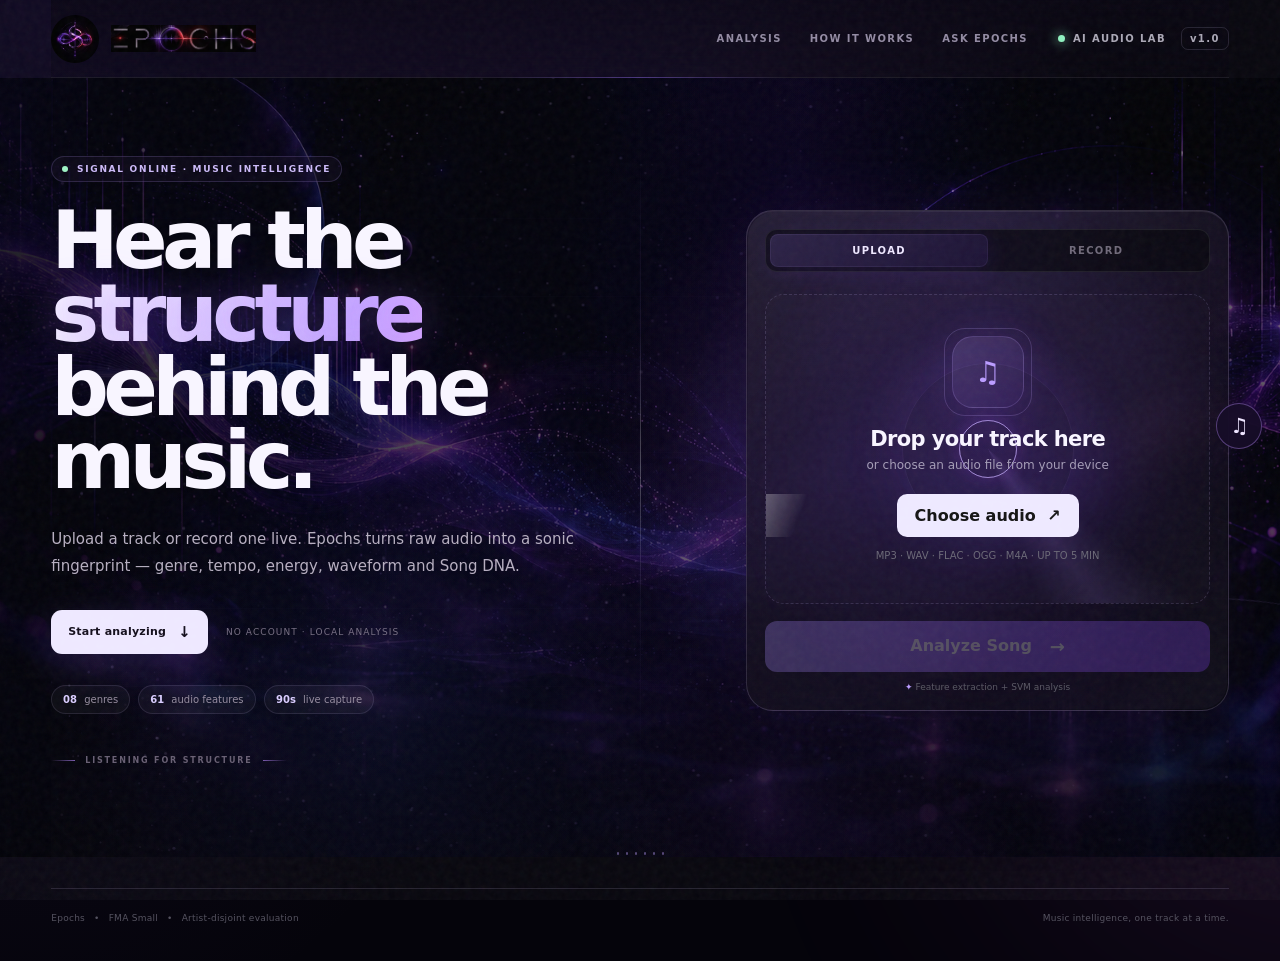
==== commit 6991779e: "rag error fix" ====
--- a/frontend/index.html
+++ b/frontend/index.html
@@ -58,12 +58,12 @@
         id="epochVolume"
         type="range"
         min="0"
-        max="50"
-        value="15"
+        max="60"
+        value="50"
         step="1"
-        aria-label="Background music volume, maximum 50 percent"
+        aria-label="Background music volume, maximum 60 percent"
       >
-      <span id="epochVolumeValue">15%</span>
+      <span id="epochVolumeValue">50%</span>
     </div>
   </div>
 
